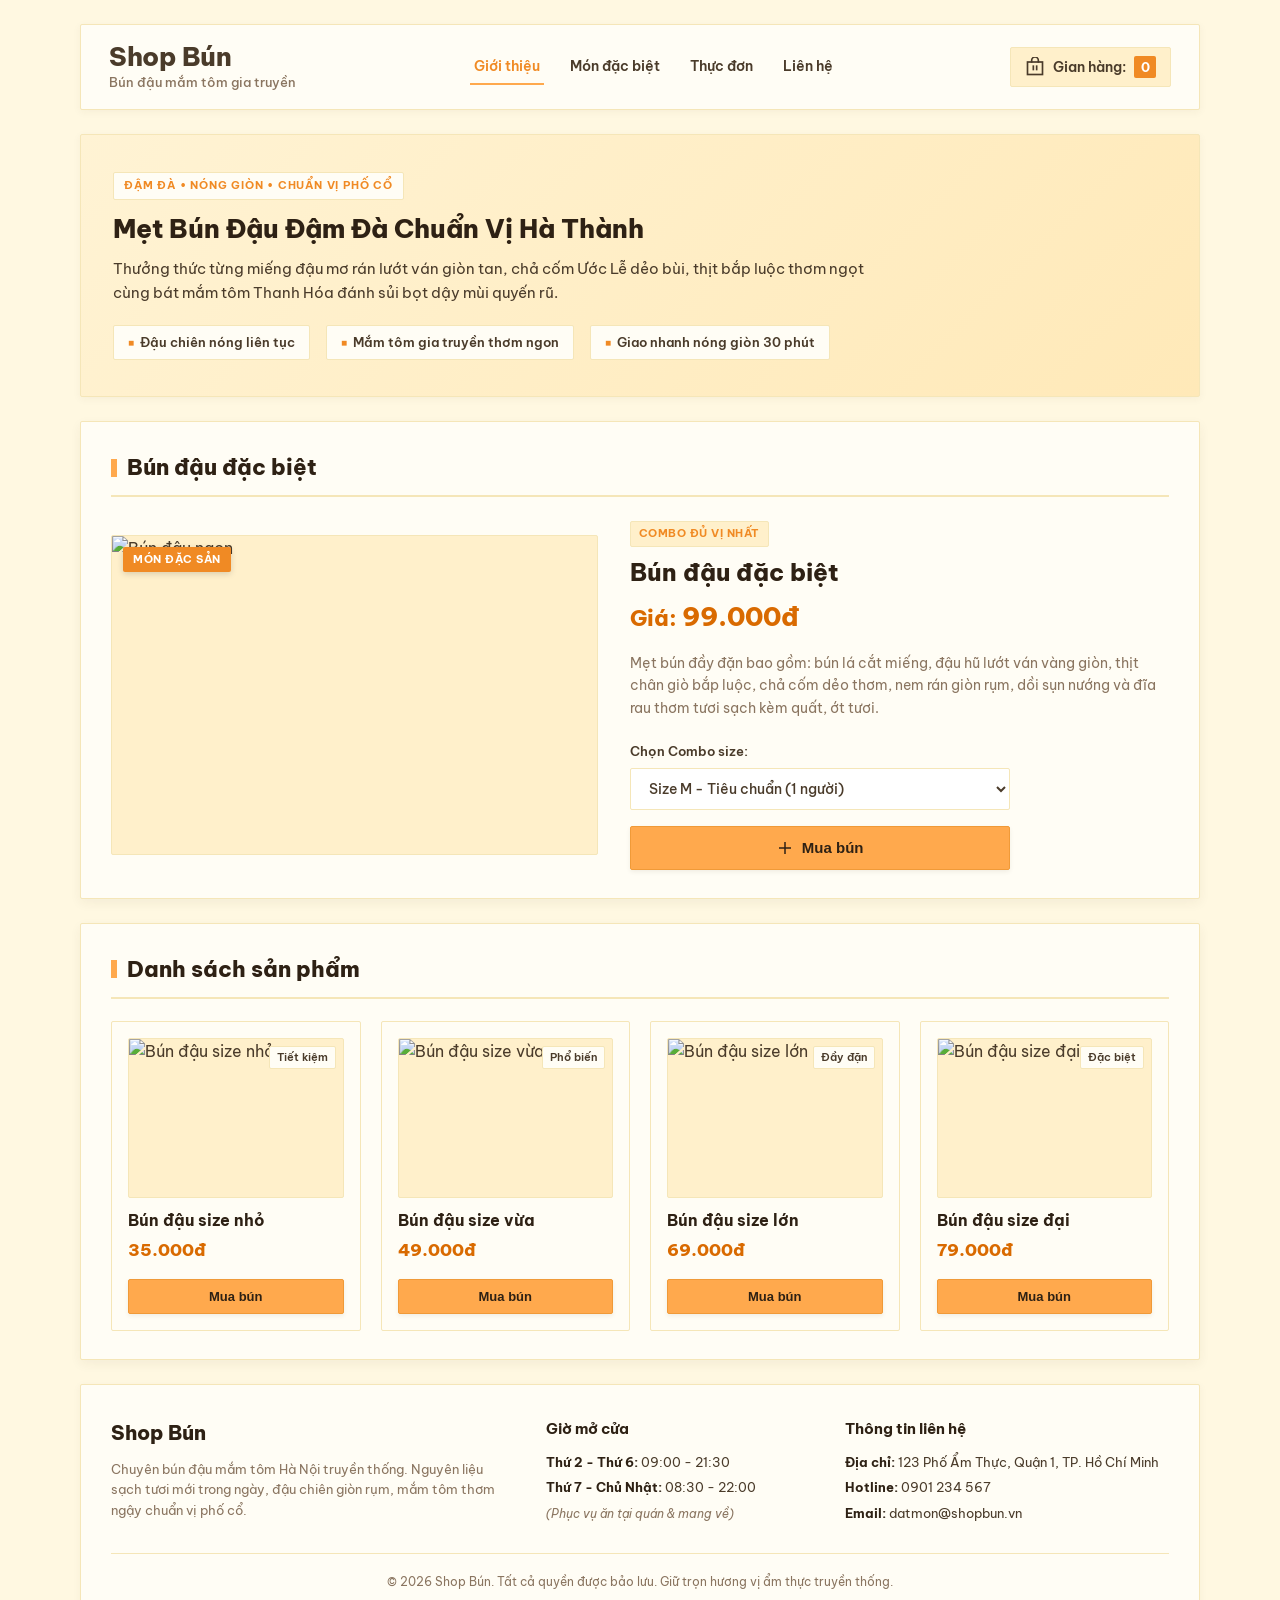
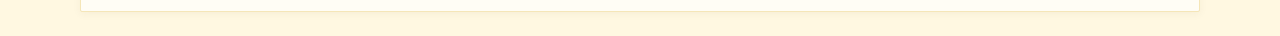
==== Product.html @ c953c67c "Nang cap giao dien Shop Bun va xu ly gio hang" ====
<!DOCTYPE html>
<html lang="vi">
<head>
    <meta charset="UTF-8">
    <meta name="viewport" content="width=device-width, initial-scale=1.0">
    <title>Shop Bún - Bún Đậu Mắm Tôm Hà Nội Chuẩn Vị</title>
    <!-- Nhúng font chữ Be Vietnam Pro hỗ trợ tiếng Việt sắc nét từ Google Fonts -->
    <link rel="preconnect" href="https://fonts.googleapis.com">
    <link rel="preconnect" href="https://fonts.gstatic.com" crossorigin>
    <link href="https://fonts.googleapis.com/css2?family=Be+Vietnam+Pro:wght@400;500;600;700;800&display=swap" rel="stylesheet">
    <link rel="stylesheet" href="Style.css">
</head>
<body>

    <!-- Khung bọc giới hạn độ rộng trang web -->
    <div class="page-wrapper">

        <!-- ================= HEADER & ĐIỀU HƯỚNG ================= -->
        <header class="site-header">
            <div class="header-brand">
                <h1>Shop Bún</h1>
                <span class="brand-tagline">Bún đậu mắm tôm gia truyền</span>
            </div>

            <!-- Thanh menu đơn giản -->
            <nav class="main-nav" aria-label="Menu chính">
                <a href="#gioi-thieu" class="nav-link active">Giới thiệu</a>
                <a href="#dac-biet" class="nav-link">Món đặc biệt</a>
                <a href="#thuc-don" class="nav-link">Thực đơn</a>
                <a href="#lien-he" class="nav-link">Liên hệ</a>
            </nav>

            <!-- Khối hiển thị giỏ hàng / gian hàng -->
            <div class="cart-status" title="Số lượng món trong gian hàng">
                <!-- Icon giỏ hàng nét thẳng, góc vuông chuẩn UI -->
                <svg class="cart-icon" width="20" height="20" viewBox="0 0 24 24" fill="none" stroke="currentColor" stroke-width="2" stroke-linecap="square" stroke-linejoin="miter">
                    <rect x="3" y="6" width="18" height="15"></rect>
                    <path d="M8 6V4a4 4 0 0 1 8 0v2"></path>
                    <line x1="10" y1="11" x2="10" y2="15"></line>
                    <line x1="14" y1="11" x2="14" y2="15"></line>
                </svg>
                <span class="cart-label">Gian hàng:</span>
                <span id="cart-count" class="cart-badge">0</span>
            </div>
        </header>

        <!-- ================= BANNER GIỚI THIỆU ================= -->
        <section id="gioi-thieu" class="hero-banner">
            <div class="banner-content">
                <span class="banner-pill">ĐẬM ĐÀ • NÓNG GIÒN • CHUẨN VỊ PHỐ CỔ</span>
                <h2>Mẹt Bún Đậu Đậm Đà Chuẩn Vị Hà Thành</h2>
                <p>
                    Thưởng thức từng miếng đậu mơ rán lướt ván giòn tan, chả cốm Ước Lễ dẻo bùi, 
                    thịt bắp luộc thơm ngọt cùng bát mắm tôm Thanh Hóa đánh sủi bọt dậy mùi quyến rũ.
                </p>
                <!-- Các ưu điểm nổi bật với kiểu dáng vuông vức phẳng -->
                <div class="feature-badges">
                    <div class="feature-item">
                        <span class="square-bullet">■</span> Đậu chiên nóng liên tục
                    </div>
                    <div class="feature-item">
                        <span class="square-bullet">■</span> Mắm tôm gia truyền thơm ngon
                    </div>
                    <div class="feature-item">
                        <span class="square-bullet">■</span> Giao nhanh nóng giòn 30 phút
                    </div>
                </div>
            </div>
        </section>

        <!-- ================= BÚN ĐẬU ĐẶC BIỆT ================= -->
        <section id="dac-biet" class="section-container">
            <h2 class="section-title">Bún đậu đặc biệt</h2>

            <!-- Đồng bộ cả 2 class: featured-product và product-detail -->
            <div class="featured-product product-detail">
                <div class="featured-media">
                    <img
                        class="featured-img"
                        src="https://cms.junglebosstours.com/assets/9f3c4c7c-4056-4eff-b8dd-c83500150b62?format=webp"
                        alt="Bún đậu ngon"
                    >
                    <span class="ribbon-badge">MÓN ĐẶC SẢN</span>
                </div>

                <div class="featured-info">
                    <span class="item-tag">COMBO ĐỦ VỊ NHẤT</span>
                    <h3 class="product-title">Bún đậu đặc biệt</h3>
                    <p class="price">Giá: <span>99.000đ</span></p>
                    <p class="product-desc">
                        Mẹt bún đầy đặn bao gồm: bún lá cắt miếng, đậu hũ lướt ván vàng giòn, 
                        thịt chân giò bắp luộc, chả cốm dẻo thơm, nem rán giòn rụm, dồi sụn nướng 
                        và đĩa rau thơm tươi sạch kèm quất, ớt tươi.
                    </p>

                    <div class="order-controls">
                        <div class="select-group">
                            <label for="size">Chọn Combo size:</label>
                            <select id="size">
                                <option value="M">Size M - Tiêu chuẩn (1 người)</option>
                                <option value="L">Size L - No bụng (1-2 người)</option>
                                <option value="XL">Size XL - Đầy đặn (2-3 người)</option>
                                <option value="XXL">Size XXL - Siêu to (3-4 người)</option>
                            </select>
                        </div>

                        <button id="add-button" class="btn-buy" type="button">
                            <!-- Icon nút mua nét thẳng vuông vức -->
                            <svg width="18" height="18" viewBox="0 0 24 24" fill="none" stroke="currentColor" stroke-width="2" stroke-linecap="square">
                                <line x1="12" y1="5" x2="12" y2="19"></line>
                                <line x1="5" y1="12" x2="19" y2="12"></line>
                            </svg>
                            Mua bún
                        </button>
                    </div>
                </div>
            </div>
        </section>

        <!-- ================= DANH SÁCH SẢN PHẨM ================= -->
        <section id="thuc-don" class="section-container">
            <h2 class="section-title">Danh sách sản phẩm</h2>

            <!-- Lưới sản phẩm responsive: 4 cột desktop, 2 cột tablet, 1 cột mobile -->
            <div class="product-list">

                <!-- Sản phẩm 1 -->
                <div class="product-card product">
                    <div class="product-thumb">
                        <img class="product-img"
                             src="https://cms.junglebosstours.com/assets/9f3c4c7c-4056-4eff-b8dd-c83500150b62?format=webp"
                             alt="Bún đậu size nhỏ">
                        <span class="card-tag">Tiết kiệm</span>
                    </div>
                    <div class="product-details">
                        <h3 class="product-title">Bún đậu size nhỏ</h3>
                        <p class="price">35.000đ</p>
                    </div>
                    <button class="btn-buy btn-card-buy" data-name="Bún đậu size nhỏ" type="button">
                        Mua bún
                    </button>
                </div>

                <!-- Sản phẩm 2 -->
                <div class="product-card product">
                    <div class="product-thumb">
                        <img class="product-img"
                             src="https://cms.junglebosstours.com/assets/9f3c4c7c-4056-4eff-b8dd-c83500150b62?format=webp"
                             alt="Bún đậu size vừa">
                        <span class="card-tag">Phổ biến</span>
                    </div>
                    <div class="product-details">
                        <h3 class="product-title">Bún đậu size vừa</h3>
                        <p class="price">49.000đ</p>
                    </div>
                    <button class="btn-buy btn-card-buy" data-name="Bún đậu size vừa" type="button">
                        Mua bún
                    </button>
                </div>

                <!-- Sản phẩm 3 -->
                <div class="product-card product">
                    <div class="product-thumb">
                        <img class="product-img"
                             src="https://cms.junglebosstours.com/assets/9f3c4c7c-4056-4eff-b8dd-c83500150b62?format=webp"
                             alt="Bún đậu size lớn">
                        <span class="card-tag">Đầy đặn</span>
                    </div>
                    <div class="product-details">
                        <h3 class="product-title">Bún đậu size lớn</h3>
                        <p class="price">69.000đ</p>
                    </div>
                    <button class="btn-buy btn-card-buy" data-name="Bún đậu size lớn" type="button">
                        Mua bún
                    </button>
                </div>

                <!-- Sản phẩm 4 -->
                <div class="product-card product">
                    <div class="product-thumb">
                        <img class="product-img"
                             src="https://cms.junglebosstours.com/assets/9f3c4c7c-4056-4eff-b8dd-c83500150b62?format=webp"
                             alt="Bún đậu size đại">
                        <span class="card-tag">Đặc biệt</span>
                    </div>
                    <div class="product-details">
                        <h3 class="product-title">Bún đậu size đại</h3>
                        <p class="price">79.000đ</p>
                    </div>
                    <button class="btn-buy btn-card-buy" data-name="Bún đậu size đại" type="button">
                        Mua bún
                    </button>
                </div>

            </div>
        </section>

        <!-- ================= FOOTER ================= -->
        <footer id="lien-he" class="site-footer">
            <div class="footer-grid">
                <div class="footer-col">
                    <h3 class="footer-title">Shop Bún</h3>
                    <p class="footer-desc">
                        Chuyên bún đậu mắm tôm Hà Nội truyền thống. Nguyên liệu sạch tươi mới trong ngày, 
                        đậu chiên giòn rụm, mắm tôm thơm ngậy chuẩn vị phố cổ.
                    </p>
                </div>

                <div class="footer-col">
                    <h4 class="footer-heading">Giờ mở cửa</h4>
                    <ul class="footer-info-list">
                        <li><strong>Thứ 2 - Thứ 6:</strong> 09:00 - 21:30</li>
                        <li><strong>Thứ 7 - Chủ Nhật:</strong> 08:30 - 22:00</li>
                        <li><em>(Phục vụ ăn tại quán & mang về)</em></li>
                    </ul>
                </div>

                <div class="footer-col">
                    <h4 class="footer-heading">Thông tin liên hệ</h4>
                    <ul class="footer-info-list">
                        <li><strong>Địa chỉ:</strong> 123 Phố Ẩm Thực, Quận 1, TP. Hồ Chí Minh</li>
                        <li><strong>Hotline:</strong> 0901 234 567</li>
                        <li><strong>Email:</strong> datmon@shopbun.vn</li>
                    </ul>
                </div>
            </div>

            <div class="footer-bottom">
                <p>© 2026 Shop Bún. Tất cả quyền được bảo lưu. Giữ trọn hương vị ẩm thực truyền thống.</p>
            </div>
        </footer>

    </div>

    <!-- Thông báo nổi (Toast) khi thêm món vào giỏ hàng -->
    <div id="toast" class="toast-notification" role="status" aria-live="polite"></div>

    <script src="main.js"></script>
</body>
</html>
---- Style.css ----
/* ==========================================================================
   SHOP BÚN - HỆ THỐNG GIAO DIỆN CHUẨN VỊ BÚN ĐẬU MẮM TÔM
   Font: Be Vietnam Pro | Bảng màu: Vàng kem - Cam nhạt - Nâu ấm
   Thiết kế: Góc vuông vức / bo tối đa 2px, đường nét phẳng tinh tế
   ========================================================================== */

/* 1. KHAI BÁO BIẾN TOÀN CỤC (:root) */
:root {
    /* Bảng màu chủ đạo */
    --bg-page: #FFF8E1;          /* Nền trang: vàng kem rất nhạt */
    --bg-card: #FFFDF5;          /* Nền khối/section: trắng ngà */
    --bg-banner: #FFF3D4;        /* Nền banner: vàng kem ấm */
    --bg-accent: #FFF0CB;        /* Nền nhấn phụ / tag */
    --bg-active: #FFE8AF;        /* Nền khi hover khối phụ */
    
    /* Màu nhấn cam */
    --primary-accent: #FFA94D;   /* Màu nhấn chính: cam nhạt */
    --primary-hover: #F08A24;    /* Màu hover / nhấn đậm: cam đậm vừa phải */
    --primary-active: #D97316;   /* Trạng thái active khi click nút */
    
    /* Viền & đường kẻ */
    --border-color: #F5E6B8;     /* Viền, đường kẻ: vàng nhạt */
    --border-accent: #E8CF96;    /* Viền nhấn khi hover khối */
    --border-strong: #D4B270;    /* Viền đậm hơn cho input/select focus */
    
    /* Màu chữ (Typography) */
    --text-primary: #4A3B2A;     /* Chữ chính: nâu đậm */
    --text-secondary: #8A7560;   /* Chữ phụ: nâu nhạt */
    --text-dark: #2E2114;        /* Nâu đen tạo tương phản cao */
    --price-color: #D96A00;      /* Màu giá tiền: cam đậm nổi bật */

    /* Quy tắc bo góc: tối đa 2px */
    --radius-box: 2px;
    --radius-none: 0px;

    /* Đổ bóng phẳng & nhẹ */
    --shadow-soft: 0 2px 8px rgba(74, 59, 42, 0.05);
    --shadow-card: 0 4px 12px rgba(74, 59, 42, 0.06);
    --shadow-hover: 0 6px 16px rgba(74, 59, 42, 0.12);

    /* Phông chữ */
    --font-main: 'Be Vietnam Pro', -apple-system, BlinkMacSystemFont, 'Segoe UI', Roboto, sans-serif;
}

/* 2. THIẾT LẬP CƠ BẢN (RESET & BASE STYLES) */
*, *::before, *::after {
    margin: 0;
    padding: 0;
    box-sizing: border-box;
}

html {
    scroll-behavior: smooth;
}

body {
    background-color: var(--bg-page);
    color: var(--text-primary);
    font-family: var(--font-main);
    line-height: 1.6;
    padding: 24px 16px;
    -webkit-font-smoothing: antialiased;
    -moz-osx-font-smoothing: grayscale;
}

/* Khung chứa trung tâm trang web */
.page-wrapper {
    max-width: 1120px;
    margin: 0 auto;
}

/* Định dạng cơ bản cho hình ảnh (Tránh lỗi giới hạn cứng chiều cao toàn trang) */
img {
    max-width: 100%;
    display: block;
}

/* 3. KHỐI HEADER & ĐIỀU HƯỚNG */
.site-header {
    background-color: var(--bg-card);
    border: 1px solid var(--border-color);
    border-radius: var(--radius-box);
    box-shadow: var(--shadow-soft);
    padding: 16px 28px;
    display: flex;
    justify-content: space-between;
    align-items: center;
    gap: 20px;
    margin-bottom: 24px;
}

.header-brand h1 {
    font-size: 26px;
    font-weight: 800;
    color: var(--text-primary);
    letter-spacing: -0.5px;
    line-height: 1.2;
}

.brand-tagline {
    font-size: 13px;
    color: var(--text-secondary);
    font-weight: 500;
    display: block;
}

/* Thanh điều hướng */
.main-nav {
    display: flex;
    gap: 22px;
}

.nav-link {
    text-decoration: none;
    color: var(--text-primary);
    font-size: 14px;
    font-weight: 600;
    padding: 6px 4px;
    border-bottom: 2px solid transparent;
    transition: color 0.2s ease, border-color 0.2s ease;
}

.nav-link:hover,
.nav-link.active {
    color: var(--primary-hover);
    border-bottom-color: var(--primary-accent);
}

/* Khối hiển thị gian hàng / giỏ hàng */
.cart-status {
    display: inline-flex;
    align-items: center;
    gap: 8px;
    background-color: var(--bg-accent);
    border: 1px solid var(--border-color);
    border-radius: var(--radius-box);
    padding: 8px 14px;
    font-size: 14px;
    font-weight: 600;
    color: var(--text-primary);
    user-select: none;
    transition: border-color 0.2s ease;
}

.cart-status:hover {
    border-color: var(--primary-accent);
}

.cart-icon {
    stroke: var(--text-primary);
    display: inline-block;
}

.cart-badge {
    background-color: var(--primary-hover);
    color: #FFFFFF;
    font-size: 13px;
    font-weight: 700;
    min-width: 22px;
    height: 22px;
    padding: 0 6px;
    display: inline-flex;
    align-items: center;
    justify-content: center;
    border-radius: var(--radius-box);
    transition: transform 0.2s ease;
}

/* Hiệu ứng rung nhẹ khi tăng số lượng */
.cart-badge.bump {
    transform: scale(1.25);
}

/* 4. BANNER GIỚI THIỆU (HERO BANNER) */
.hero-banner {
    background: linear-gradient(135deg, var(--bg-banner) 0%, #FFE9B8 100%);
    border: 1px solid var(--border-color);
    border-radius: var(--radius-box);
    padding: 36px 32px;
    margin-bottom: 24px;
    box-shadow: var(--shadow-soft);
    position: relative;
}

.banner-pill {
    display: inline-block;
    background-color: var(--bg-card);
    border: 1px solid var(--border-color);
    border-radius: var(--radius-box);
    color: var(--primary-hover);
    font-size: 11px;
    font-weight: 700;
    letter-spacing: 0.8px;
    padding: 4px 10px;
    margin-bottom: 12px;
}

.hero-banner h2 {
    font-size: 26px;
    font-weight: 800;
    color: var(--text-dark);
    margin-bottom: 12px;
    line-height: 1.3;
}

.hero-banner p {
    font-size: 15px;
    color: var(--text-primary);
    max-width: 780px;
    margin-bottom: 20px;
    line-height: 1.6;
}

.feature-badges {
    display: flex;
    flex-wrap: wrap;
    gap: 16px;
}

.feature-item {
    background-color: var(--bg-card);
    border: 1px solid var(--border-color);
    border-radius: var(--radius-box);
    padding: 6px 14px;
    font-size: 13px;
    font-weight: 600;
    color: var(--text-primary);
    display: inline-flex;
    align-items: center;
    gap: 6px;
}

.square-bullet {
    color: var(--primary-hover);
    font-size: 10px;
}

/* 5. CẤU TRÚC SECTION CHUNG */
.section-container {
    background-color: var(--bg-card);
    border: 1px solid var(--border-color);
    border-radius: var(--radius-box);
    box-shadow: var(--shadow-card);
    padding: 28px 30px;
    margin-bottom: 24px;
}

.section-title {
    font-size: 22px;
    font-weight: 800;
    color: var(--text-dark);
    margin-bottom: 22px;
    padding-bottom: 10px;
    border-bottom: 2px solid var(--border-color);
    position: relative;
    display: flex;
    align-items: center;
    gap: 10px;
}

/* Dấu gạch nhấn vuông ở đầu tiêu đề */
.section-title::before {
    content: "";
    display: inline-block;
    width: 6px;
    height: 18px;
    background-color: var(--primary-accent);
    border-radius: var(--radius-none);
}

/* 6. PHẦN "BÚN ĐẬU ĐẶC BIỆT" (FEATURED PRODUCT) */
.featured-product {
    display: flex;
    flex-direction: row;
    gap: 32px;
    align-items: center;
}

.featured-media {
    flex: 0 0 46%;
    position: relative;
}

/* Ảnh bún đậu đặc biệt: chiều cao rõ ràng, không bị ép 160px */
.featured-img {
    width: 100%;
    height: 320px;
    object-fit: cover;
    border: 1px solid var(--border-color);
    border-radius: var(--radius-box);
    background-color: var(--bg-accent);
}

.ribbon-badge {
    position: absolute;
    top: 12px;
    left: 12px;
    background-color: var(--primary-hover);
    color: #FFFFFF;
    font-size: 11px;
    font-weight: 700;
    letter-spacing: 0.5px;
    padding: 4px 10px;
    border-radius: var(--radius-box);
    box-shadow: 0 2px 6px rgba(0,0,0,0.15);
}

.featured-info {
    flex: 1;
}

.item-tag {
    display: inline-block;
    font-size: 11px;
    font-weight: 700;
    color: var(--primary-hover);
    background-color: var(--bg-accent);
    border: 1px solid var(--border-color);
    border-radius: var(--radius-box);
    padding: 3px 8px;
    margin-bottom: 10px;
    letter-spacing: 0.5px;
}

.featured-info .product-title {
    font-size: 24px;
    font-weight: 800;
    color: var(--text-dark);
    margin-bottom: 8px;
    line-height: 1.3;
}

.featured-info .price {
    font-size: 22px;
    font-weight: 800;
    color: var(--price-color);
    margin-bottom: 14px;
}

.featured-info .price span {
    font-size: 26px;
}

.product-desc {
    font-size: 14px;
    color: var(--text-secondary);
    line-height: 1.6;
    margin-bottom: 22px;
}

.order-controls {
    display: flex;
    flex-direction: column;
    gap: 16px;
    max-width: 380px;
}

.select-group {
    display: flex;
    flex-direction: column;
    gap: 6px;
}

.select-group label {
    font-size: 13px;
    font-weight: 600;
    color: var(--text-primary);
}

/* Ô chọn Combo size: góc vuông vức bo tối đa 2px */
select {
    width: 100%;
    padding: 10px 14px;
    background-color: #FFFFFF;
    border: 1px solid var(--border-color);
    border-radius: var(--radius-box);
    color: var(--text-primary);
    font-family: var(--font-main);
    font-size: 14px;
    font-weight: 500;
    outline: none;
    cursor: pointer;
    transition: border-color 0.2s ease, box-shadow 0.2s ease;
}

select:hover {
    border-color: var(--border-accent);
}

select:focus {
    border-color: var(--primary-hover);
    box-shadow: 0 0 0 2px rgba(255, 169, 77, 0.2);
}

/* 7. NÚT BẤM (BUTTONS) - TUÂN THỦ TÔNG CAM NHẠT & CHỮ NÂU ĐẬM */
.btn-buy {
    background-color: var(--primary-accent);
    color: var(--text-dark);
    border: 1px solid #F09A38;
    border-radius: var(--radius-box);
    padding: 12px 24px;
    font-size: 15px;
    font-weight: 700;
    cursor: pointer;
    display: inline-flex;
    align-items: center;
    justify-content: center;
    gap: 8px;
    transition: background-color 0.2s ease, border-color 0.2s ease, transform 0.1s ease, box-shadow 0.2s ease;
    box-shadow: 0 2px 4px rgba(74, 59, 42, 0.08);
}

.btn-buy:hover {
    background-color: var(--primary-hover);
    border-color: #DE7815;
    color: #261A0F;
    box-shadow: 0 4px 8px rgba(74, 59, 42, 0.15);
}

.btn-buy:active {
    background-color: var(--primary-active);
    transform: translateY(1px);
    box-shadow: 0 1px 2px rgba(74, 59, 42, 0.1);
}

/* 8. PHẦN "DANH SÁCH SẢN PHẨM" (PRODUCT GRID) */
.product-list {
    display: grid;
    grid-template-columns: repeat(4, 1fr);
    gap: 20px;
}

/* Thẻ sản phẩm */
.product-card {
    background-color: var(--bg-card);
    border: 1px solid var(--border-color);
    border-radius: var(--radius-box);
    padding: 16px;
    display: flex;
    flex-direction: column;
    justify-content: space-between;
    transition: border-color 0.2s ease, box-shadow 0.2s ease, transform 0.2s ease;
}

/* Hiệu ứng hover nhẹ: đổi màu viền sang cam, đổ bóng nhẹ, không phóng to */
.product-card:hover {
    border-color: var(--primary-accent);
    box-shadow: var(--shadow-hover);
    transform: translateY(-2px);
}

.product-thumb {
    position: relative;
    margin-bottom: 12px;
}

/* Ảnh sản phẩm danh sách: tách riêng kích thước chuẩn */
.product-img {
    width: 100%;
    height: 160px;
    object-fit: cover;
    border: 1px solid var(--border-color);
    border-radius: var(--radius-box);
    background-color: var(--bg-accent);
}

.card-tag {
    position: absolute;
    top: 8px;
    right: 8px;
    background-color: var(--bg-card);
    border: 1px solid var(--border-color);
    border-radius: var(--radius-box);
    color: var(--text-primary);
    font-size: 11px;
    font-weight: 600;
    padding: 2px 7px;
}

.product-details {
    flex-grow: 1;
    margin-bottom: 14px;
}

.product-card .product-title {
    font-size: 16px;
    font-weight: 700;
    color: var(--text-dark);
    margin-bottom: 6px;
    line-height: 1.35;
}

/* Đồng bộ class .price */
.product-card .price {
    font-size: 17px;
    font-weight: 800;
    color: var(--price-color);
}

/* Nút mua trong từng thẻ */
.btn-card-buy {
    width: 100%;
    padding: 9px 14px;
    font-size: 13px;
    font-weight: 700;
}

/* 9. FOOTER ĐƠN GIẢN, ẤM ÁP */
.site-footer {
    background-color: var(--bg-card);
    border: 1px solid var(--border-color);
    border-radius: var(--radius-box);
    box-shadow: var(--shadow-soft);
    padding: 32px 30px 20px 30px;
}

.footer-grid {
    display: grid;
    grid-template-columns: 1.5fr 1fr 1.2fr;
    gap: 30px;
    padding-bottom: 24px;
    border-bottom: 1px solid var(--border-color);
}

.footer-title {
    font-size: 20px;
    font-weight: 800;
    color: var(--text-dark);
    margin-bottom: 10px;
}

.footer-desc {
    font-size: 13px;
    color: var(--text-secondary);
    line-height: 1.6;
}

.footer-heading {
    font-size: 15px;
    font-weight: 700;
    color: var(--text-dark);
    margin-bottom: 12px;
}

.footer-info-list {
    list-style: none;
}

.footer-info-list li {
    font-size: 13px;
    color: var(--text-primary);
    margin-bottom: 6px;
    line-height: 1.5;
}

.footer-info-list strong {
    color: var(--text-dark);
}

.footer-info-list em {
    color: var(--text-secondary);
    font-size: 12px;
}

.footer-bottom {
    padding-top: 18px;
    text-align: center;
}

.footer-bottom p {
    font-size: 12px;
    color: var(--text-secondary);
}

/* 10. THÔNG BÁO NỔI (TOAST NOTIFICATION) */
.toast-notification {
    position: fixed;
    bottom: 24px;
    right: 24px;
    background-color: var(--bg-card);
    border: 1px solid var(--primary-accent);
    border-left: 4px solid var(--primary-hover);
    border-radius: var(--radius-box);
    padding: 12px 20px;
    box-shadow: 0 6px 20px rgba(74, 59, 42, 0.18);
    color: var(--text-dark);
    font-size: 14px;
    font-weight: 600;
    display: none;
    z-index: 9999;
    animation: fadeIn 0.25s ease;
}

.toast-notification.show {
    display: block;
}

@keyframes fadeIn {
    from {
        opacity: 0;
        transform: translateY(8px);
    }
    to {
        opacity: 1;
        transform: translateY(0);
    }
}

/* 11. THIẾT KẾ ĐÁP ỨNG (RESPONSIVE) */

/* Màn hình Tablet (tối đa 992px) */
@media (max-width: 992px) {
    .product-list {
        grid-template-columns: repeat(2, 1fr);
        gap: 16px;
    }

    .footer-grid {
        grid-template-columns: 1fr 1fr;
        gap: 24px;
    }

    .footer-col:first-child {
        grid-column: span 2;
    }
}

/* Màn hình Mobile (tối đa 768px) */
@media (max-width: 768px) {
    body {
        padding: 12px 8px;
    }

    .site-header {
        flex-direction: column;
        align-items: flex-start;
        padding: 16px;
        gap: 14px;
    }

    .main-nav {
        width: 100%;
        overflow-x: auto;
        padding-bottom: 4px;
        gap: 14px;
    }

    .cart-status {
        align-self: flex-start;
    }

    /* Bún đậu đặc biệt: chuyển sang xếp dọc */
    .featured-product {
        flex-direction: column;
        align-items: stretch;
        gap: 20px;
    }

    .featured-media {
        flex: auto;
        width: 100%;
    }

    .featured-img {
        height: 230px;
    }

    .order-controls {
        max-width: 100%;
    }

    .section-container {
        padding: 20px 16px;
    }

    .hero-banner {
        padding: 24px 18px;
    }

    .hero-banner h2 {
        font-size: 21px;
    }
}

/* Màn hình Điện thoại nhỏ (tối đa 576px) */
@media (max-width: 576px) {
    .product-list {
        grid-template-columns: 1fr;
    }

    .footer-grid {
        grid-template-columns: 1fr;
        gap: 20px;
    }

    .footer-col:first-child {
        grid-column: span 1;
    }

    .feature-badges {
        flex-direction: column;
        gap: 8px;
    }

    .toast-notification {
        left: 16px;
        right: 16px;
        bottom: 16px;
    }
}
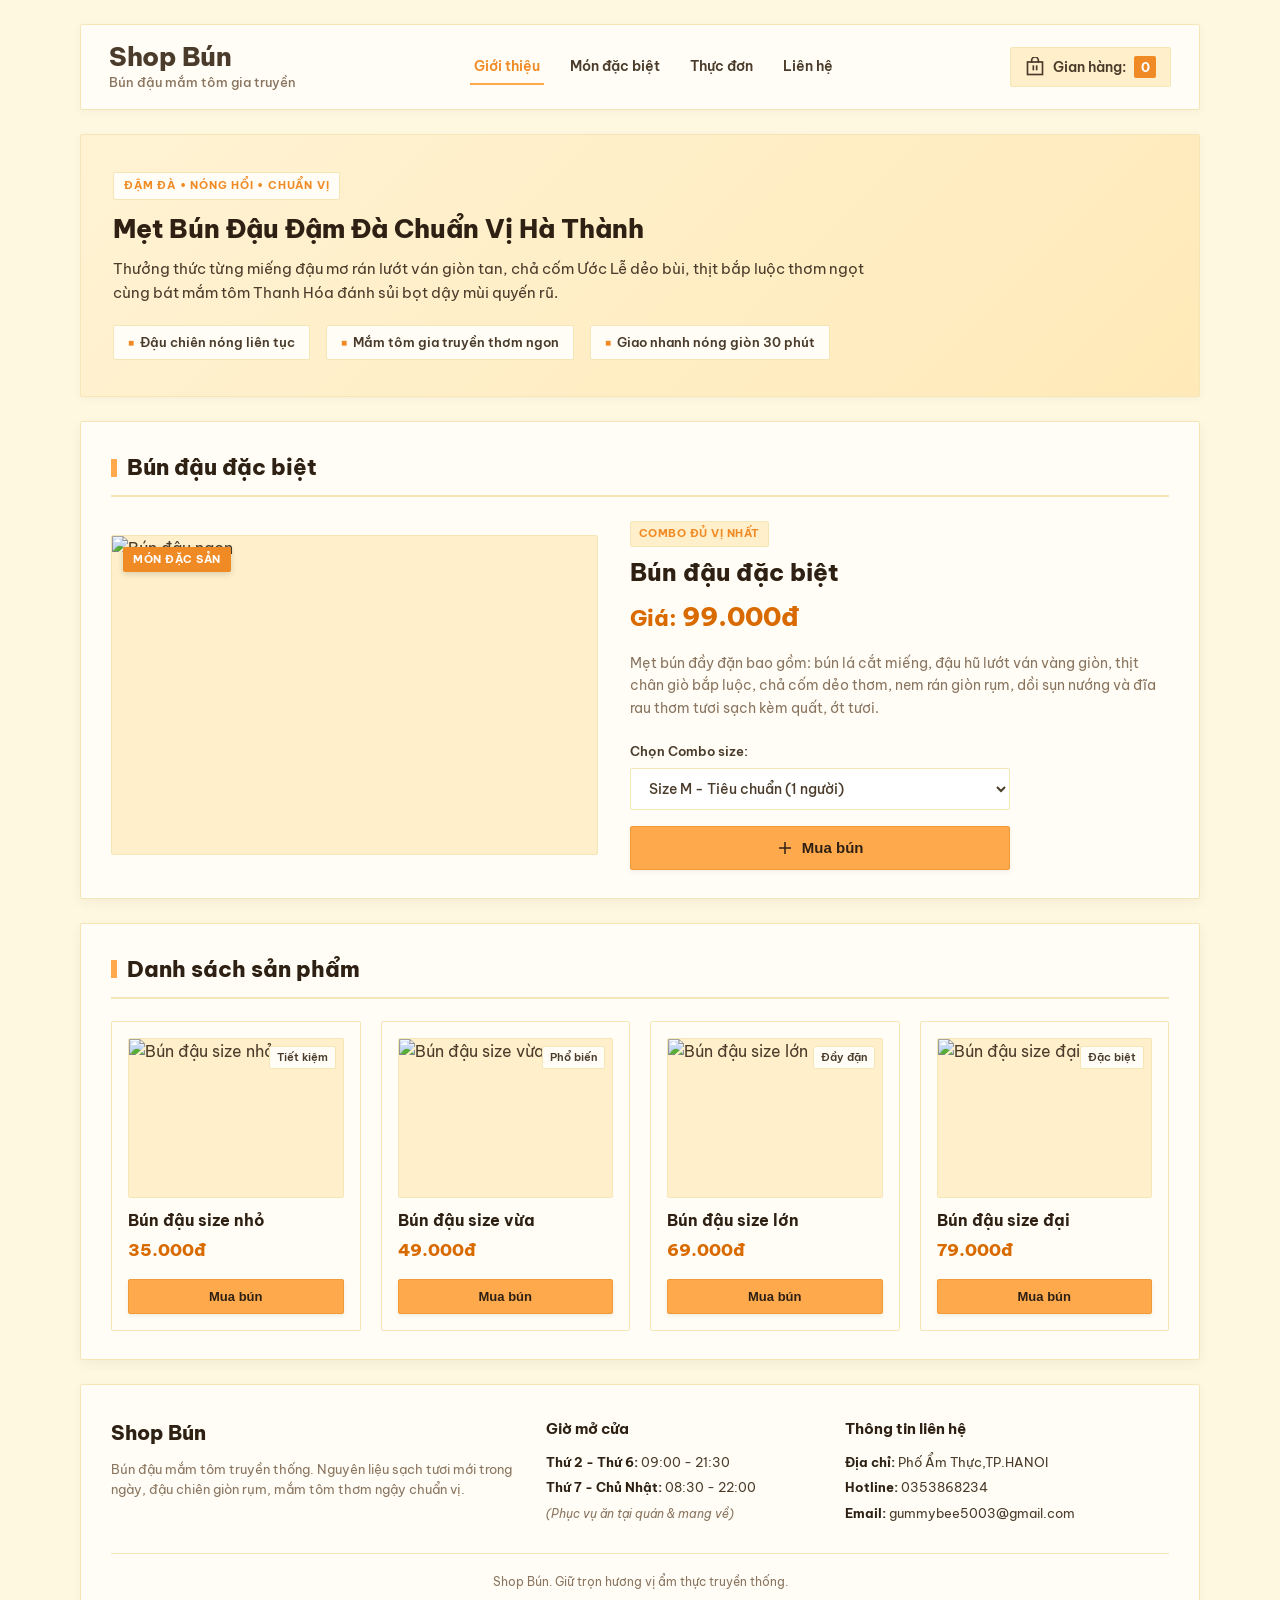
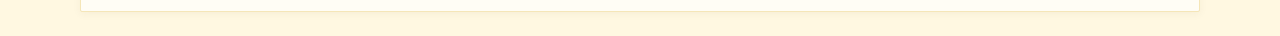
==== commit eba49c9c: "Cap nhat noi dung va thong tin lien he tren Product.html" ====
--- a/Product.html
+++ b/Product.html
@@ -1,28 +1,27 @@
 <!DOCTYPE html>
 <html lang="vi">
+
 <head>
     <meta charset="UTF-8">
     <meta name="viewport" content="width=device-width, initial-scale=1.0">
-    <title>Shop Bún - Bún Đậu Mắm Tôm Hà Nội Chuẩn Vị</title>
-    <!-- Nhúng font chữ Be Vietnam Pro hỗ trợ tiếng Việt sắc nét từ Google Fonts -->
+    <title>Shop Bún - Bún Đậu Mắm Tôm Chuẩn Vị</title>
     <link rel="preconnect" href="https://fonts.googleapis.com">
     <link rel="preconnect" href="https://fonts.gstatic.com" crossorigin>
-    <link href="https://fonts.googleapis.com/css2?family=Be+Vietnam+Pro:wght@400;500;600;700;800&display=swap" rel="stylesheet">
+    <link href="https://fonts.googleapis.com/css2?family=Be+Vietnam+Pro:wght@400;500;600;700;800&display=swap"
+        rel="stylesheet">
     <link rel="stylesheet" href="Style.css">
 </head>
+
 <body>
 
-    <!-- Khung bọc giới hạn độ rộng trang web -->
     <div class="page-wrapper">
 
-        <!-- ================= HEADER & ĐIỀU HƯỚNG ================= -->
         <header class="site-header">
             <div class="header-brand">
                 <h1>Shop Bún</h1>
                 <span class="brand-tagline">Bún đậu mắm tôm gia truyền</span>
             </div>
 
-            <!-- Thanh menu đơn giản -->
             <nav class="main-nav" aria-label="Menu chính">
                 <a href="#gioi-thieu" class="nav-link active">Giới thiệu</a>
                 <a href="#dac-biet" class="nav-link">Món đặc biệt</a>
@@ -30,10 +29,9 @@
                 <a href="#lien-he" class="nav-link">Liên hệ</a>
             </nav>
 
-            <!-- Khối hiển thị giỏ hàng / gian hàng -->
             <div class="cart-status" title="Số lượng món trong gian hàng">
-                <!-- Icon giỏ hàng nét thẳng, góc vuông chuẩn UI -->
-                <svg class="cart-icon" width="20" height="20" viewBox="0 0 24 24" fill="none" stroke="currentColor" stroke-width="2" stroke-linecap="square" stroke-linejoin="miter">
+                <svg class="cart-icon" width="20" height="20" viewBox="0 0 24 24" fill="none" stroke="currentColor"
+                    stroke-width="2" stroke-linecap="square" stroke-linejoin="miter">
                     <rect x="3" y="6" width="18" height="15"></rect>
                     <path d="M8 6V4a4 4 0 0 1 8 0v2"></path>
                     <line x1="10" y1="11" x2="10" y2="15"></line>
@@ -44,16 +42,15 @@
             </div>
         </header>
 
-        <!-- ================= BANNER GIỚI THIỆU ================= -->
         <section id="gioi-thieu" class="hero-banner">
             <div class="banner-content">
-                <span class="banner-pill">ĐẬM ĐÀ • NÓNG GIÒN • CHUẨN VỊ PHỐ CỔ</span>
+                <span class="banner-pill">ĐẬM ĐÀ • NÓNG HỔI • CHUẨN VỊ </span>
                 <h2>Mẹt Bún Đậu Đậm Đà Chuẩn Vị Hà Thành</h2>
                 <p>
-                    Thưởng thức từng miếng đậu mơ rán lướt ván giòn tan, chả cốm Ước Lễ dẻo bùi, 
+                    Thưởng thức từng miếng đậu mơ rán lướt ván giòn tan, chả cốm Ước Lễ dẻo bùi,
                     thịt bắp luộc thơm ngọt cùng bát mắm tôm Thanh Hóa đánh sủi bọt dậy mùi quyến rũ.
                 </p>
-                <!-- Các ưu điểm nổi bật với kiểu dáng vuông vức phẳng -->
+
                 <div class="feature-badges">
                     <div class="feature-item">
                         <span class="square-bullet">■</span> Đậu chiên nóng liên tục
@@ -68,18 +65,14 @@
             </div>
         </section>
 
-        <!-- ================= BÚN ĐẬU ĐẶC BIỆT ================= -->
         <section id="dac-biet" class="section-container">
             <h2 class="section-title">Bún đậu đặc biệt</h2>
 
-            <!-- Đồng bộ cả 2 class: featured-product và product-detail -->
             <div class="featured-product product-detail">
                 <div class="featured-media">
-                    <img
-                        class="featured-img"
+                    <img class="featured-img"
                         src="https://cms.junglebosstours.com/assets/9f3c4c7c-4056-4eff-b8dd-c83500150b62?format=webp"
-                        alt="Bún đậu ngon"
-                    >
+                        alt="Bún đậu ngon">
                     <span class="ribbon-badge">MÓN ĐẶC SẢN</span>
                 </div>
 
@@ -88,8 +81,8 @@
                     <h3 class="product-title">Bún đậu đặc biệt</h3>
                     <p class="price">Giá: <span>99.000đ</span></p>
                     <p class="product-desc">
-                        Mẹt bún đầy đặn bao gồm: bún lá cắt miếng, đậu hũ lướt ván vàng giòn, 
-                        thịt chân giò bắp luộc, chả cốm dẻo thơm, nem rán giòn rụm, dồi sụn nướng 
+                        Mẹt bún đầy đặn bao gồm: bún lá cắt miếng, đậu hũ lướt ván vàng giòn,
+                        thịt chân giò bắp luộc, chả cốm dẻo thơm, nem rán giòn rụm, dồi sụn nướng
                         và đĩa rau thơm tươi sạch kèm quất, ớt tươi.
                     </p>
 
@@ -105,8 +98,9 @@
                         </div>
 
                         <button id="add-button" class="btn-buy" type="button">
-                            <!-- Icon nút mua nét thẳng vuông vức -->
-                            <svg width="18" height="18" viewBox="0 0 24 24" fill="none" stroke="currentColor" stroke-width="2" stroke-linecap="square">
+
+                            <svg width="18" height="18" viewBox="0 0 24 24" fill="none" stroke="currentColor"
+                                stroke-width="2" stroke-linecap="square">
                                 <line x1="12" y1="5" x2="12" y2="19"></line>
                                 <line x1="5" y1="12" x2="19" y2="12"></line>
                             </svg>
@@ -117,19 +111,16 @@
             </div>
         </section>
 
-        <!-- ================= DANH SÁCH SẢN PHẨM ================= -->
         <section id="thuc-don" class="section-container">
             <h2 class="section-title">Danh sách sản phẩm</h2>
 
-            <!-- Lưới sản phẩm responsive: 4 cột desktop, 2 cột tablet, 1 cột mobile -->
             <div class="product-list">
 
-                <!-- Sản phẩm 1 -->
-                <div class="product-card product">
-                    <div class="product-thumb">
-                        <img class="product-img"
-                             src="https://cms.junglebosstours.com/assets/9f3c4c7c-4056-4eff-b8dd-c83500150b62?format=webp"
-                             alt="Bún đậu size nhỏ">
+                <div class="product-card product">
+                    <div class="product-thumb">
+                        <img class="product-img"
+                            src="https://cms.junglebosstours.com/assets/9f3c4c7c-4056-4eff-b8dd-c83500150b62?format=webp"
+                            alt="Bún đậu size nhỏ">
                         <span class="card-tag">Tiết kiệm</span>
                     </div>
                     <div class="product-details">
@@ -141,12 +132,11 @@
                     </button>
                 </div>
 
-                <!-- Sản phẩm 2 -->
-                <div class="product-card product">
-                    <div class="product-thumb">
-                        <img class="product-img"
-                             src="https://cms.junglebosstours.com/assets/9f3c4c7c-4056-4eff-b8dd-c83500150b62?format=webp"
-                             alt="Bún đậu size vừa">
+                <div class="product-card product">
+                    <div class="product-thumb">
+                        <img class="product-img"
+                            src="https://cms.junglebosstours.com/assets/9f3c4c7c-4056-4eff-b8dd-c83500150b62?format=webp"
+                            alt="Bún đậu size vừa">
                         <span class="card-tag">Phổ biến</span>
                     </div>
                     <div class="product-details">
@@ -158,12 +148,11 @@
                     </button>
                 </div>
 
-                <!-- Sản phẩm 3 -->
-                <div class="product-card product">
-                    <div class="product-thumb">
-                        <img class="product-img"
-                             src="https://cms.junglebosstours.com/assets/9f3c4c7c-4056-4eff-b8dd-c83500150b62?format=webp"
-                             alt="Bún đậu size lớn">
+                <div class="product-card product">
+                    <div class="product-thumb">
+                        <img class="product-img"
+                            src="https://cms.junglebosstours.com/assets/9f3c4c7c-4056-4eff-b8dd-c83500150b62?format=webp"
+                            alt="Bún đậu size lớn">
                         <span class="card-tag">Đầy đặn</span>
                     </div>
                     <div class="product-details">
@@ -175,12 +164,11 @@
                     </button>
                 </div>
 
-                <!-- Sản phẩm 4 -->
-                <div class="product-card product">
-                    <div class="product-thumb">
-                        <img class="product-img"
-                             src="https://cms.junglebosstours.com/assets/9f3c4c7c-4056-4eff-b8dd-c83500150b62?format=webp"
-                             alt="Bún đậu size đại">
+                <div class="product-card product">
+                    <div class="product-thumb">
+                        <img class="product-img"
+                            src="https://cms.junglebosstours.com/assets/9f3c4c7c-4056-4eff-b8dd-c83500150b62?format=webp"
+                            alt="Bún đậu size đại">
                         <span class="card-tag">Đặc biệt</span>
                     </div>
                     <div class="product-details">
@@ -195,14 +183,13 @@
             </div>
         </section>
 
-        <!-- ================= FOOTER ================= -->
         <footer id="lien-he" class="site-footer">
             <div class="footer-grid">
                 <div class="footer-col">
                     <h3 class="footer-title">Shop Bún</h3>
                     <p class="footer-desc">
-                        Chuyên bún đậu mắm tôm Hà Nội truyền thống. Nguyên liệu sạch tươi mới trong ngày, 
-                        đậu chiên giòn rụm, mắm tôm thơm ngậy chuẩn vị phố cổ.
+                        Bún đậu mắm tôm truyền thống. Nguyên liệu sạch tươi mới trong ngày,
+                        đậu chiên giòn rụm, mắm tôm thơm ngậy chuẩn vị.
                     </p>
                 </div>
 
@@ -218,23 +205,23 @@
                 <div class="footer-col">
                     <h4 class="footer-heading">Thông tin liên hệ</h4>
                     <ul class="footer-info-list">
-                        <li><strong>Địa chỉ:</strong> 123 Phố Ẩm Thực, Quận 1, TP. Hồ Chí Minh</li>
-                        <li><strong>Hotline:</strong> 0901 234 567</li>
-                        <li><strong>Email:</strong> datmon@shopbun.vn</li>
+                        <li><strong>Địa chỉ:</strong> Phố Ẩm Thực,TP.HANOI</li>
+                        <li><strong>Hotline:</strong> 0353868234</li>
+                        <li><strong>Email:</strong> gummybee5003@gmail.com</li>
                     </ul>
                 </div>
             </div>
 
             <div class="footer-bottom">
-                <p>© 2026 Shop Bún. Tất cả quyền được bảo lưu. Giữ trọn hương vị ẩm thực truyền thống.</p>
+                <p>Shop Bún. Giữ trọn hương vị ẩm thực truyền thống.</p>
             </div>
         </footer>
 
     </div>
 
-    <!-- Thông báo nổi (Toast) khi thêm món vào giỏ hàng -->
     <div id="toast" class="toast-notification" role="status" aria-live="polite"></div>
 
     <script src="main.js"></script>
 </body>
-</html>
+
+</html>
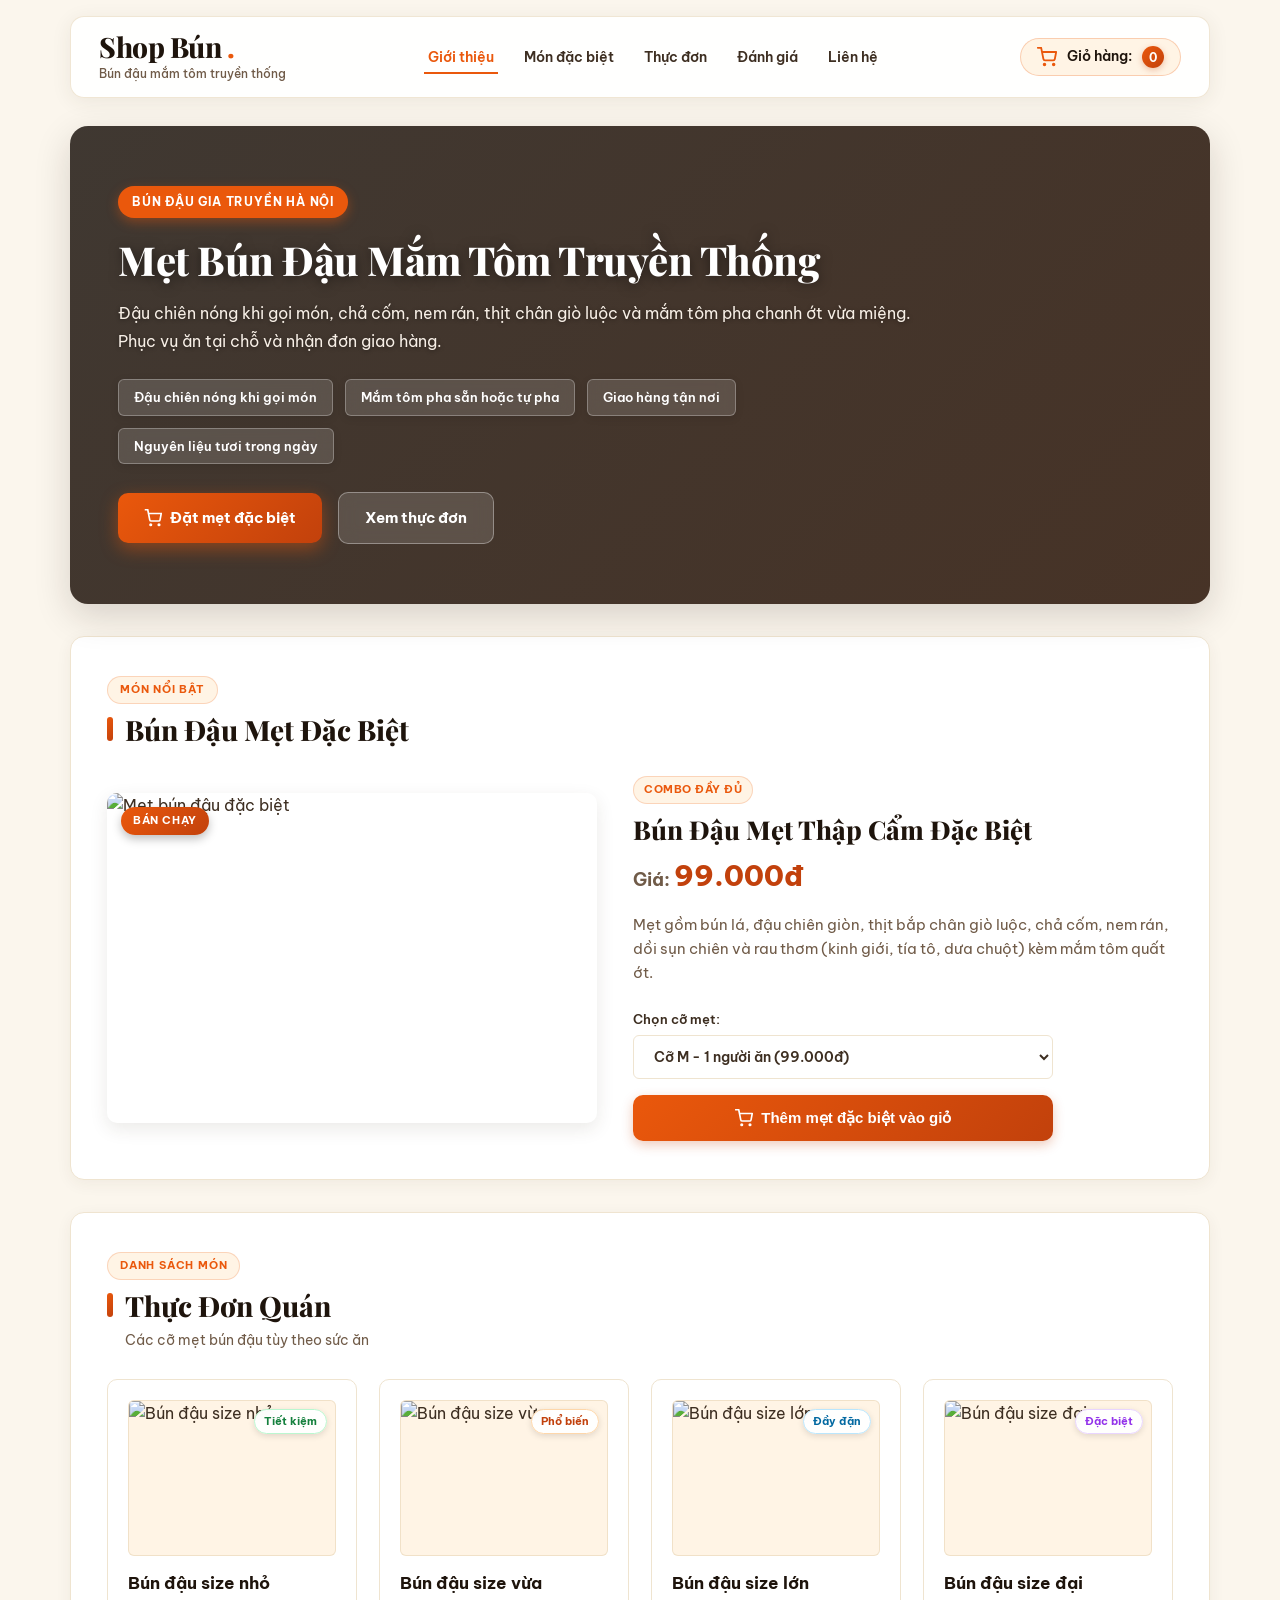
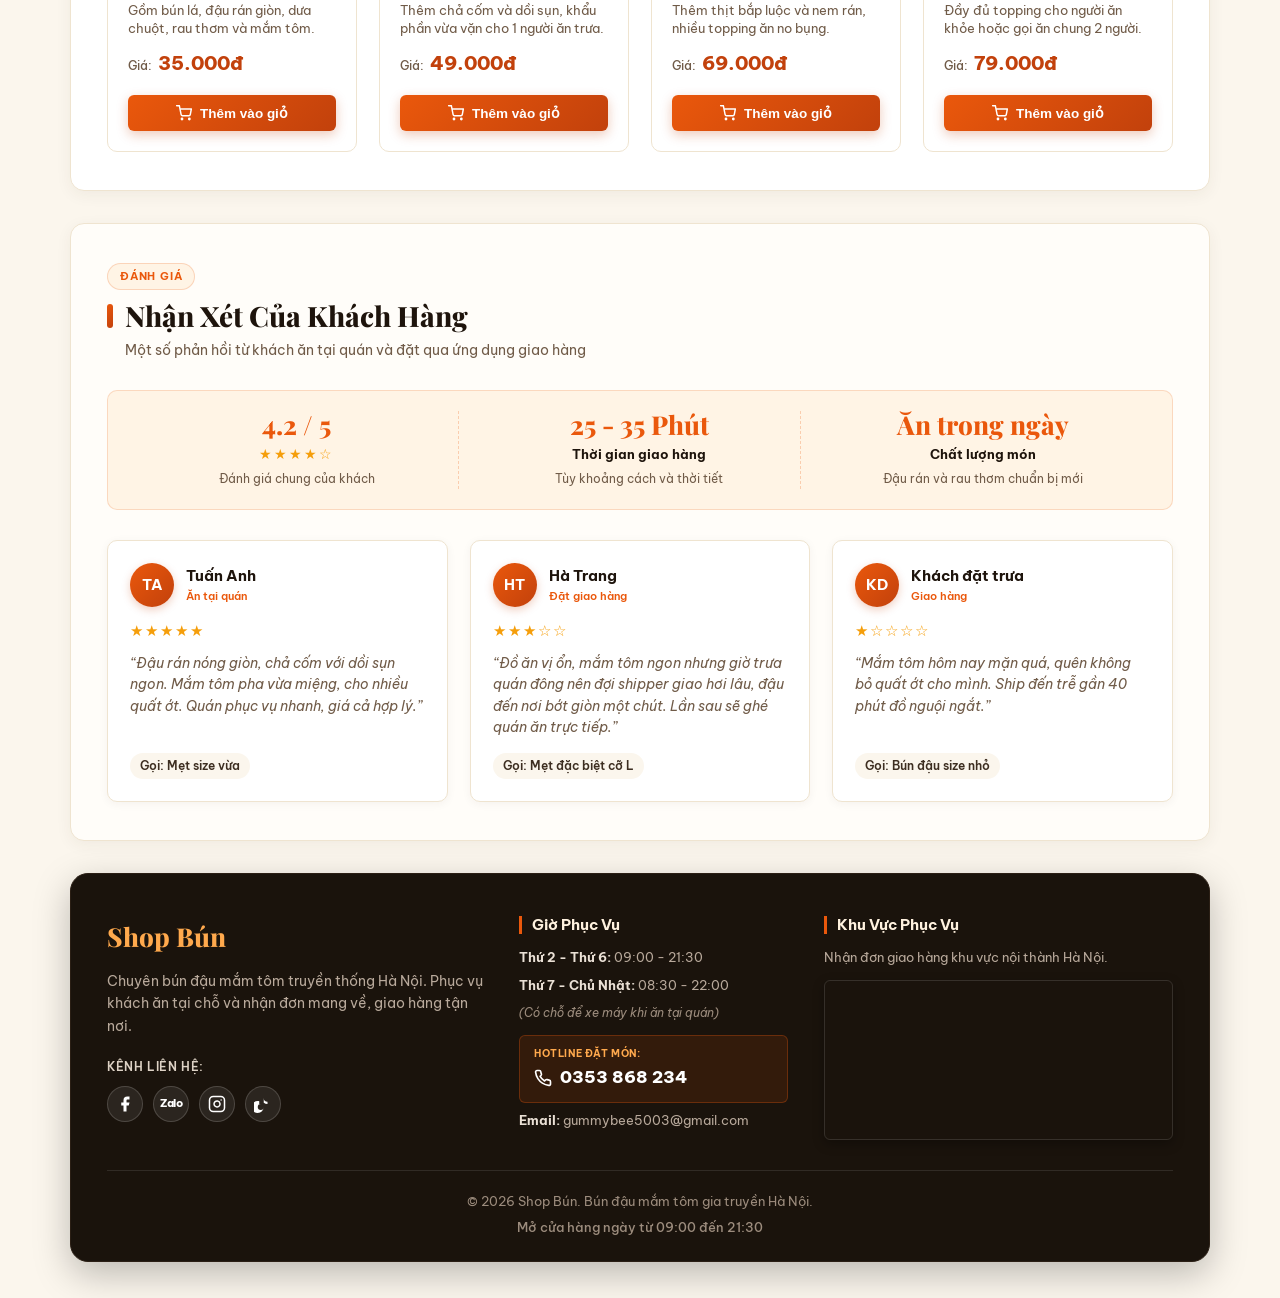
==== commit 2c9afb40: "Refactor project: modularize css and js, prefix ml-, natural reviews" ====
--- a/Product.html
+++ b/Product.html
@@ -4,224 +4,407 @@
 <head>
     <meta charset="UTF-8">
     <meta name="viewport" content="width=device-width, initial-scale=1.0">
-    <title>Shop Bún - Bún Đậu Mắm Tôm Chuẩn Vị</title>
+    <title>Shop Bún - Bún Đậu Mắm Tôm Hà Nội</title>
     <link rel="preconnect" href="https://fonts.googleapis.com">
     <link rel="preconnect" href="https://fonts.gstatic.com" crossorigin>
-    <link href="https://fonts.googleapis.com/css2?family=Be+Vietnam+Pro:wght@400;500;600;700;800&display=swap"
+    <link href="https://fonts.googleapis.com/css2?family=Be+Vietnam+Pro:wght@400;500;600;700;800&family=Playfair+Display:ital,wght@0,600;0,700;0,800;1,600&display=swap"
         rel="stylesheet">
-    <link rel="stylesheet" href="Style.css">
+    <link rel="stylesheet" href="css/main.css">
 </head>
 
-<body>
-
-    <div class="page-wrapper">
-
-        <header class="site-header">
-            <div class="header-brand">
-                <h1>Shop Bún</h1>
-                <span class="brand-tagline">Bún đậu mắm tôm gia truyền</span>
-            </div>
-
-            <nav class="main-nav" aria-label="Menu chính">
-                <a href="#gioi-thieu" class="nav-link active">Giới thiệu</a>
-                <a href="#dac-biet" class="nav-link">Món đặc biệt</a>
-                <a href="#thuc-don" class="nav-link">Thực đơn</a>
-                <a href="#lien-he" class="nav-link">Liên hệ</a>
+<body class="ml-body">
+
+    <div class="ml-page-wrapper">
+
+        <!-- Navigation bar -->
+        <header class="ml-site-header">
+            <div class="ml-header-brand-wrap">
+                <a href="#intro" class="ml-brand-link">
+                    <h1 class="ml-brand-title">Shop Bún</h1>
+                    <span class="ml-brand-tagline">Bún đậu mắm tôm truyền thống</span>
+                </a>
+            </div>
+
+            <nav class="ml-main-nav" aria-label="Menu chính">
+                <a href="#intro" class="ml-nav-link ml-nav-link--active">Giới thiệu</a>
+                <a href="#featured" class="ml-nav-link">Món đặc biệt</a>
+                <a href="#menu" class="ml-nav-link">Thực đơn</a>
+                <a href="#reviews" class="ml-nav-link">Đánh giá</a>
+                <a href="#contact" class="ml-nav-link">Liên hệ</a>
             </nav>
 
-            <div class="cart-status" title="Số lượng món trong gian hàng">
-                <svg class="cart-icon" width="20" height="20" viewBox="0 0 24 24" fill="none" stroke="currentColor"
-                    stroke-width="2" stroke-linecap="square" stroke-linejoin="miter">
-                    <rect x="3" y="6" width="18" height="15"></rect>
-                    <path d="M8 6V4a4 4 0 0 1 8 0v2"></path>
-                    <line x1="10" y1="11" x2="10" y2="15"></line>
-                    <line x1="14" y1="11" x2="14" y2="15"></line>
+            <div class="ml-cart-status" title="Số lượng món trong giỏ hàng">
+                <svg class="ml-cart-icon" width="20" height="20" viewBox="0 0 24 24" fill="none" stroke="currentColor"
+                    stroke-width="2.2" stroke-linecap="round" stroke-linejoin="round">
+                    <circle cx="9" cy="21" r="1"></circle>
+                    <circle cx="20" cy="21" r="1"></circle>
+                    <path d="M1 1h4l2.68 13.39a2 2 0 0 0 2 1.61h9.72a2 2 0 0 0 2-1.61L23 6H6"></path>
                 </svg>
-                <span class="cart-label">Gian hàng:</span>
-                <span id="cart-count" class="cart-badge">0</span>
+                <span class="ml-cart-label">Giỏ hàng:</span>
+                <span id="ml-cart-count" class="ml-cart-badge">0</span>
             </div>
         </header>
 
-        <section id="gioi-thieu" class="hero-banner">
-            <div class="banner-content">
-                <span class="banner-pill">ĐẬM ĐÀ • NÓNG HỔI • CHUẨN VỊ </span>
-                <h2>Mẹt Bún Đậu Đậm Đà Chuẩn Vị Hà Thành</h2>
-                <p>
-                    Thưởng thức từng miếng đậu mơ rán lướt ván giòn tan, chả cốm Ước Lễ dẻo bùi,
-                    thịt bắp luộc thơm ngọt cùng bát mắm tôm Thanh Hóa đánh sủi bọt dậy mùi quyến rũ.
+        <!-- Hero banner -->
+        <section id="intro" class="ml-hero-banner">
+            <div class="ml-hero-content">
+                <span class="ml-banner-pill">BÚN ĐẬU GIA TRUYỀN HÀ NỘI</span>
+                <h2 class="ml-hero-title">Mẹt Bún Đậu Mắm Tôm Truyền Thống</h2>
+                <p class="ml-hero-subtitle">
+                    Đậu chiên nóng khi gọi món, chả cốm, nem rán, thịt chân giò luộc và mắm tôm pha chanh ớt vừa miệng. Phục vụ ăn tại chỗ và nhận đơn giao hàng.
                 </p>
 
-                <div class="feature-badges">
-                    <div class="feature-item">
-                        <span class="square-bullet">■</span> Đậu chiên nóng liên tục
-                    </div>
-                    <div class="feature-item">
-                        <span class="square-bullet">■</span> Mắm tôm gia truyền thơm ngon
-                    </div>
-                    <div class="feature-item">
-                        <span class="square-bullet">■</span> Giao nhanh nóng giòn 30 phút
-                    </div>
+                <div class="ml-feature-badges">
+                    <div class="ml-feature-item">Đậu chiên nóng khi gọi món</div>
+                    <div class="ml-feature-item">Mắm tôm pha sẵn hoặc tự pha</div>
+                    <div class="ml-feature-item">Giao hàng tận nơi</div>
+                    <div class="ml-feature-item">Nguyên liệu tươi trong ngày</div>
+                </div>
+
+                <div class="ml-hero-actions">
+                    <a href="#featured" class="ml-btn-hero ml-btn-hero--primary">
+                        <svg width="18" height="18" viewBox="0 0 24 24" fill="none" stroke="currentColor" stroke-width="2.2">
+                            <circle cx="9" cy="21" r="1"></circle>
+                            <circle cx="20" cy="21" r="1"></circle>
+                            <path d="M1 1h4l2.68 13.39a2 2 0 0 0 2 1.61h9.72a2 2 0 0 0 2-1.61L23 6H6"></path>
+                        </svg>
+                        Đặt mẹt đặc biệt
+                    </a>
+                    <a href="#menu" class="ml-btn-hero ml-btn-hero--secondary">Xem thực đơn</a>
                 </div>
             </div>
         </section>
 
-        <section id="dac-biet" class="section-container">
-            <h2 class="section-title">Bún đậu đặc biệt</h2>
-
-            <div class="featured-product product-detail">
-                <div class="featured-media">
-                    <img class="featured-img"
+        <!-- Featured combo -->
+        <section id="featured" class="ml-section-container">
+            <div class="ml-section-header">
+                <span class="ml-sub-heading-pill">MÓN NỔI BẬT</span>
+                <h2 class="ml-section-title">Bún Đậu Mẹt Đặc Biệt</h2>
+            </div>
+
+            <div class="ml-featured-product">
+                <div class="ml-featured-media">
+                    <img class="ml-featured-img"
                         src="https://cms.junglebosstours.com/assets/9f3c4c7c-4056-4eff-b8dd-c83500150b62?format=webp"
-                        alt="Bún đậu ngon">
-                    <span class="ribbon-badge">MÓN ĐẶC SẢN</span>
-                </div>
-
-                <div class="featured-info">
-                    <span class="item-tag">COMBO ĐỦ VỊ NHẤT</span>
-                    <h3 class="product-title">Bún đậu đặc biệt</h3>
-                    <p class="price">Giá: <span>99.000đ</span></p>
-                    <p class="product-desc">
-                        Mẹt bún đầy đặn bao gồm: bún lá cắt miếng, đậu hũ lướt ván vàng giòn,
-                        thịt chân giò bắp luộc, chả cốm dẻo thơm, nem rán giòn rụm, dồi sụn nướng
-                        và đĩa rau thơm tươi sạch kèm quất, ớt tươi.
-                    </p>
-
-                    <div class="order-controls">
-                        <div class="select-group">
-                            <label for="size">Chọn Combo size:</label>
-                            <select id="size">
-                                <option value="M">Size M - Tiêu chuẩn (1 người)</option>
-                                <option value="L">Size L - No bụng (1-2 người)</option>
-                                <option value="XL">Size XL - Đầy đặn (2-3 người)</option>
-                                <option value="XXL">Size XXL - Siêu to (3-4 người)</option>
+                        alt="Mẹt bún đậu đặc biệt">
+                    <span class="ml-ribbon-badge">BÁN CHẠY</span>
+                </div>
+
+                <div class="ml-featured-info">
+                    <span class="ml-item-tag">COMBO ĐẦY ĐỦ</span>
+                    <h3 class="ml-product-title">Bún Đậu Mẹt Thập Cẩm Đặc Biệt</h3>
+                    <p class="ml-price">Giá: <span id="ml-featured-price" class="ml-price-value">99.000đ</span></p>
+                    <p class="ml-product-desc">
+                        Mẹt gồm bún lá, đậu chiên giòn, thịt bắp chân giò luộc, chả cốm, nem rán, dồi sụn chiên và rau thơm (kinh giới, tía tô, dưa chuột) kèm mắm tôm quất ớt.
+                    </p>
+
+                    <div class="ml-order-controls">
+                        <div class="ml-select-group">
+                            <label for="ml-size-select" class="ml-select-label">Chọn cỡ mẹt:</label>
+                            <select id="ml-size-select" class="ml-select-control">
+                                <option value="M">Cỡ M - 1 người ăn (99.000đ)</option>
+                                <option value="L">Cỡ L - 1 đến 2 người (139.000đ)</option>
+                                <option value="XL">Cỡ XL - 2 đến 3 người (189.000đ)</option>
+                                <option value="XXL">Cỡ XXL - 3 đến 4 người (249.000đ)</option>
                             </select>
                         </div>
 
-                        <button id="add-button" class="btn-buy" type="button">
-
-                            <svg width="18" height="18" viewBox="0 0 24 24" fill="none" stroke="currentColor"
-                                stroke-width="2" stroke-linecap="square">
-                                <line x1="12" y1="5" x2="12" y2="19"></line>
-                                <line x1="5" y1="12" x2="19" y2="12"></line>
+                        <button id="ml-btn-add-featured" class="ml-btn-buy ml-btn-buy--primary" type="button">
+                            <svg class="ml-btn-icon" width="18" height="18" viewBox="0 0 24 24" fill="none" stroke="currentColor"
+                                stroke-width="2.2" stroke-linecap="round" stroke-linejoin="round">
+                                <circle cx="9" cy="21" r="1"></circle>
+                                <circle cx="20" cy="21" r="1"></circle>
+                                <path d="M1 1h4l2.68 13.39a2 2 0 0 0 2 1.61h9.72a2 2 0 0 0 2-1.61L23 6H6"></path>
                             </svg>
-                            Mua bún
+                            <span>Thêm mẹt đặc biệt vào giỏ</span>
                         </button>
                     </div>
                 </div>
             </div>
         </section>
 
-        <section id="thuc-don" class="section-container">
-            <h2 class="section-title">Danh sách sản phẩm</h2>
-
-            <div class="product-list">
-
-                <div class="product-card product">
-                    <div class="product-thumb">
-                        <img class="product-img"
+        <!-- Menu list -->
+        <section id="menu" class="ml-section-container">
+            <div class="ml-section-header">
+                <span class="ml-sub-heading-pill">DANH SÁCH MÓN</span>
+                <h2 class="ml-section-title">Thực Đơn Quán</h2>
+                <p class="ml-section-subtitle">Các cỡ mẹt bún đậu tùy theo sức ăn</p>
+            </div>
+
+            <div class="ml-product-list">
+
+                <div class="ml-product-card">
+                    <div class="ml-product-thumb">
+                        <img class="ml-product-img"
                             src="https://cms.junglebosstours.com/assets/9f3c4c7c-4056-4eff-b8dd-c83500150b62?format=webp"
                             alt="Bún đậu size nhỏ">
-                        <span class="card-tag">Tiết kiệm</span>
-                    </div>
-                    <div class="product-details">
-                        <h3 class="product-title">Bún đậu size nhỏ</h3>
-                        <p class="price">35.000đ</p>
-                    </div>
-                    <button class="btn-buy btn-card-buy" data-name="Bún đậu size nhỏ" type="button">
-                        Mua bún
+                        <span class="ml-card-tag ml-card-tag--save">Tiết kiệm</span>
+                    </div>
+                    <div class="ml-product-details">
+                        <h3 class="ml-product-title">Bún đậu size nhỏ</h3>
+                        <p class="ml-product-snippet">Gồm bún lá, đậu rán giòn, dưa chuột, rau thơm và mắm tôm.</p>
+                        <div class="ml-price-row">
+                            <span class="ml-price-label">Giá:</span>
+                            <span class="ml-price">35.000đ</span>
+                        </div>
+                    </div>
+                    <button class="ml-btn-buy ml-btn-buy--card" data-name="Bún đậu size nhỏ" type="button">
+                        <svg class="ml-btn-icon" width="16" height="16" viewBox="0 0 24 24" fill="none" stroke="currentColor" stroke-width="2.2" stroke-linecap="round" stroke-linejoin="round">
+                            <circle cx="9" cy="21" r="1"></circle>
+                            <circle cx="20" cy="21" r="1"></circle>
+                            <path d="M1 1h4l2.68 13.39a2 2 0 0 0 2 1.61h9.72a2 2 0 0 0 2-1.61L23 6H6"></path>
+                        </svg>
+                        <span>Thêm vào giỏ</span>
                     </button>
                 </div>
 
-                <div class="product-card product">
-                    <div class="product-thumb">
-                        <img class="product-img"
+                <div class="ml-product-card">
+                    <div class="ml-product-thumb">
+                        <img class="ml-product-img"
                             src="https://cms.junglebosstours.com/assets/9f3c4c7c-4056-4eff-b8dd-c83500150b62?format=webp"
                             alt="Bún đậu size vừa">
-                        <span class="card-tag">Phổ biến</span>
-                    </div>
-                    <div class="product-details">
-                        <h3 class="product-title">Bún đậu size vừa</h3>
-                        <p class="price">49.000đ</p>
-                    </div>
-                    <button class="btn-buy btn-card-buy" data-name="Bún đậu size vừa" type="button">
-                        Mua bún
+                        <span class="ml-card-tag ml-card-tag--popular">Phổ biến</span>
+                    </div>
+                    <div class="ml-product-details">
+                        <h3 class="ml-product-title">Bún đậu size vừa</h3>
+                        <p class="ml-product-snippet">Thêm chả cốm và dồi sụn, khẩu phần vừa vặn cho 1 người ăn trưa.</p>
+                        <div class="ml-price-row">
+                            <span class="ml-price-label">Giá:</span>
+                            <span class="ml-price">49.000đ</span>
+                        </div>
+                    </div>
+                    <button class="ml-btn-buy ml-btn-buy--card" data-name="Bún đậu size vừa" type="button">
+                        <svg class="ml-btn-icon" width="16" height="16" viewBox="0 0 24 24" fill="none" stroke="currentColor" stroke-width="2.2" stroke-linecap="round" stroke-linejoin="round">
+                            <circle cx="9" cy="21" r="1"></circle>
+                            <circle cx="20" cy="21" r="1"></circle>
+                            <path d="M1 1h4l2.68 13.39a2 2 0 0 0 2 1.61h9.72a2 2 0 0 0 2-1.61L23 6H6"></path>
+                        </svg>
+                        <span>Thêm vào giỏ</span>
                     </button>
                 </div>
 
-                <div class="product-card product">
-                    <div class="product-thumb">
-                        <img class="product-img"
+                <div class="ml-product-card">
+                    <div class="ml-product-thumb">
+                        <img class="ml-product-img"
                             src="https://cms.junglebosstours.com/assets/9f3c4c7c-4056-4eff-b8dd-c83500150b62?format=webp"
                             alt="Bún đậu size lớn">
-                        <span class="card-tag">Đầy đặn</span>
-                    </div>
-                    <div class="product-details">
-                        <h3 class="product-title">Bún đậu size lớn</h3>
-                        <p class="price">69.000đ</p>
-                    </div>
-                    <button class="btn-buy btn-card-buy" data-name="Bún đậu size lớn" type="button">
-                        Mua bún
+                        <span class="ml-card-tag ml-card-tag--full">Đầy đặn</span>
+                    </div>
+                    <div class="ml-product-details">
+                        <h3 class="ml-product-title">Bún đậu size lớn</h3>
+                        <p class="ml-product-snippet">Thêm thịt bắp luộc và nem rán, nhiều topping ăn no bụng.</p>
+                        <div class="ml-price-row">
+                            <span class="ml-price-label">Giá:</span>
+                            <span class="ml-price">69.000đ</span>
+                        </div>
+                    </div>
+                    <button class="ml-btn-buy ml-btn-buy--card" data-name="Bún đậu size lớn" type="button">
+                        <svg class="ml-btn-icon" width="16" height="16" viewBox="0 0 24 24" fill="none" stroke="currentColor" stroke-width="2.2" stroke-linecap="round" stroke-linejoin="round">
+                            <circle cx="9" cy="21" r="1"></circle>
+                            <circle cx="20" cy="21" r="1"></circle>
+                            <path d="M1 1h4l2.68 13.39a2 2 0 0 0 2 1.61h9.72a2 2 0 0 0 2-1.61L23 6H6"></path>
+                        </svg>
+                        <span>Thêm vào giỏ</span>
                     </button>
                 </div>
 
-                <div class="product-card product">
-                    <div class="product-thumb">
-                        <img class="product-img"
+                <div class="ml-product-card">
+                    <div class="ml-product-thumb">
+                        <img class="ml-product-img"
                             src="https://cms.junglebosstours.com/assets/9f3c4c7c-4056-4eff-b8dd-c83500150b62?format=webp"
                             alt="Bún đậu size đại">
-                        <span class="card-tag">Đặc biệt</span>
-                    </div>
-                    <div class="product-details">
-                        <h3 class="product-title">Bún đậu size đại</h3>
-                        <p class="price">79.000đ</p>
-                    </div>
-                    <button class="btn-buy btn-card-buy" data-name="Bún đậu size đại" type="button">
-                        Mua bún
+                        <span class="ml-card-tag ml-card-tag--special">Đặc biệt</span>
+                    </div>
+                    <div class="ml-product-details">
+                        <h3 class="ml-product-title">Bún đậu size đại</h3>
+                        <p class="ml-product-snippet">Đầy đủ topping cho người ăn khỏe hoặc gọi ăn chung 2 người.</p>
+                        <div class="ml-price-row">
+                            <span class="ml-price-label">Giá:</span>
+                            <span class="ml-price">79.000đ</span>
+                        </div>
+                    </div>
+                    <button class="ml-btn-buy ml-btn-buy--card" data-name="Bún đậu size đại" type="button">
+                        <svg class="ml-btn-icon" width="16" height="16" viewBox="0 0 24 24" fill="none" stroke="currentColor" stroke-width="2.2" stroke-linecap="round" stroke-linejoin="round">
+                            <circle cx="9" cy="21" r="1"></circle>
+                            <circle cx="20" cy="21" r="1"></circle>
+                            <path d="M1 1h4l2.68 13.39a2 2 0 0 0 2 1.61h9.72a2 2 0 0 0 2-1.61L23 6H6"></path>
+                        </svg>
+                        <span>Thêm vào giỏ</span>
                     </button>
                 </div>
 
             </div>
         </section>
 
-        <footer id="lien-he" class="site-footer">
-            <div class="footer-grid">
-                <div class="footer-col">
-                    <h3 class="footer-title">Shop Bún</h3>
-                    <p class="footer-desc">
-                        Bún đậu mắm tôm truyền thống. Nguyên liệu sạch tươi mới trong ngày,
-                        đậu chiên giòn rụm, mắm tôm thơm ngậy chuẩn vị.
-                    </p>
-                </div>
-
-                <div class="footer-col">
-                    <h4 class="footer-heading">Giờ mở cửa</h4>
-                    <ul class="footer-info-list">
+        <!-- Customer reviews: 5 sao, 3 sao, 1 sao -->
+        <section id="reviews" class="ml-section-container ml-reviews-section">
+            <div class="ml-section-header">
+                <span class="ml-sub-heading-pill">ĐÁNH GIÁ</span>
+                <h2 class="ml-section-title">Nhận Xét Của Khách Hàng</h2>
+                <p class="ml-section-subtitle">Một số phản hồi từ khách ăn tại quán và đặt qua ứng dụng giao hàng</p>
+            </div>
+
+            <div class="ml-trust-stats-bar">
+                <div class="ml-stat-box">
+                    <span class="ml-stat-number">4.2 / 5</span>
+                    <span class="ml-stat-stars">★★★★☆</span>
+                    <span class="ml-stat-desc">Đánh giá chung của khách</span>
+                </div>
+                <div class="ml-stat-box">
+                    <span class="ml-stat-number">25 - 35 Phút</span>
+                    <span class="ml-stat-label">Thời gian giao hàng</span>
+                    <span class="ml-stat-desc">Tùy khoảng cách và thời tiết</span>
+                </div>
+                <div class="ml-stat-box">
+                    <span class="ml-stat-number">Ăn trong ngày</span>
+                    <span class="ml-stat-label">Chất lượng món</span>
+                    <span class="ml-stat-desc">Đậu rán và rau thơm chuẩn bị mới</span>
+                </div>
+            </div>
+
+            <div class="ml-reviews-grid">
+                <!-- Review 1: 5 sao khen ngợi -->
+                <div class="ml-review-card">
+                    <div class="ml-review-header">
+                        <div class="ml-reviewer-avatar">TA</div>
+                        <div class="ml-reviewer-meta">
+                            <h4 class="ml-reviewer-name">Tuấn Anh</h4>
+                            <span class="ml-reviewer-badge">Ăn tại quán</span>
+                        </div>
+                    </div>
+                    <div class="ml-review-stars">★★★★★</div>
+                    <p class="ml-review-comment">
+                        “Đậu rán nóng giòn, chả cốm với dồi sụn ngon. Mắm tôm pha vừa miệng, cho nhiều quất ớt. Quán phục vụ nhanh, giá cả hợp lý.”
+                    </p>
+                    <span class="ml-review-dish">Gọi: Mẹt size vừa</span>
+                </div>
+
+                <!-- Review 2: 3 sao đồng tình kèm góp ý -->
+                <div class="ml-review-card">
+                    <div class="ml-review-header">
+                        <div class="ml-reviewer-avatar">HT</div>
+                        <div class="ml-reviewer-meta">
+                            <h4 class="ml-reviewer-name">Hà Trang</h4>
+                            <span class="ml-reviewer-badge">Đặt giao hàng</span>
+                        </div>
+                    </div>
+                    <div class="ml-review-stars">★★★☆☆</div>
+                    <p class="ml-review-comment">
+                        “Đồ ăn vị ổn, mắm tôm ngon nhưng giờ trưa quán đông nên đợi shipper giao hơi lâu, đậu đến nơi bớt giòn một chút. Lần sau sẽ ghé quán ăn trực tiếp.”
+                    </p>
+                    <span class="ml-review-dish">Gọi: Mẹt đặc biệt cỡ L</span>
+                </div>
+
+                <!-- Review 3: 1 sao chê bai -->
+                <div class="ml-review-card">
+                    <div class="ml-review-header">
+                        <div class="ml-reviewer-avatar">KD</div>
+                        <div class="ml-reviewer-meta">
+                            <h4 class="ml-reviewer-name">Khách đặt trưa</h4>
+                            <span class="ml-reviewer-badge">Giao hàng</span>
+                        </div>
+                    </div>
+                    <div class="ml-review-stars">★☆☆☆☆</div>
+                    <p class="ml-review-comment">
+                        “Mắm tôm hôm nay mặn quá, quên không bỏ quất ớt cho mình. Ship đến trễ gần 40 phút đồ nguội ngắt.”
+                    </p>
+                    <span class="ml-review-dish">Gọi: Bún đậu size nhỏ</span>
+                </div>
+            </div>
+        </section>
+
+        <!-- Footer -->
+        <footer id="contact" class="ml-site-footer">
+            <div class="ml-footer-grid">
+                <div class="ml-footer-col ml-footer-col--brand">
+                    <h3 class="ml-footer-title">Shop Bún</h3>
+                    <p class="ml-footer-desc">
+                        Chuyên bún đậu mắm tôm truyền thống Hà Nội. Phục vụ khách ăn tại chỗ và nhận đơn mang về, giao hàng tận nơi.
+                    </p>
+
+                    <div class="ml-social-block">
+                        <span class="ml-social-label">Kênh liên hệ:</span>
+                        <div class="ml-social-links">
+                            <a href="https://facebook.com" target="_blank" rel="noopener" class="ml-social-btn" aria-label="Facebook">
+                                <svg width="18" height="18" viewBox="0 0 24 24" fill="currentColor">
+                                    <path d="M18 2h-3a5 5 0 0 0-5 5v3H7v4h3v8h4v-8h3l1-4h-4V7a1 1 0 0 1 1-1h3z"></path>
+                                </svg>
+                            </a>
+                            <a href="https://zalo.me" target="_blank" rel="noopener" class="ml-social-btn" aria-label="Zalo">
+                                <span class="ml-zalo-text">Zalo</span>
+                            </a>
+                            <a href="https://instagram.com" target="_blank" rel="noopener" class="ml-social-btn" aria-label="Instagram">
+                                <svg width="18" height="18" viewBox="0 0 24 24" fill="none" stroke="currentColor" stroke-width="2" stroke-linecap="round" stroke-linejoin="round">
+                                    <rect x="2" y="2" width="20" height="20" rx="5" ry="5"></rect>
+                                    <path d="M16 11.37A4 4 0 1 1 12.63 8 4 4 0 0 1 16 11.37z"></path>
+                                    <line x1="17.5" y1="6.5" x2="17.51" y2="6.5"></line>
+                                </svg>
+                            </a>
+                            <a href="https://tiktok.com" target="_blank" rel="noopener" class="ml-social-btn" aria-label="TikTok">
+                                <svg width="18" height="18" viewBox="0 0 24 24" fill="currentColor">
+                                    <path d="M9 12a4 4 0 1 0 4 4V4a5 5 0 0 0 5 5v3a8 8 0 0 1-5-1.7V16a8 8 0 1 1-8-8c.7 0 1.4.1 2 .3V12z"></path>
+                                </svg>
+                            </a>
+                        </div>
+                    </div>
+                </div>
+
+                <div class="ml-footer-col">
+                    <h4 class="ml-footer-heading">Giờ Phục Vụ</h4>
+                    <ul class="ml-footer-info-list">
                         <li><strong>Thứ 2 - Thứ 6:</strong> 09:00 - 21:30</li>
                         <li><strong>Thứ 7 - Chủ Nhật:</strong> 08:30 - 22:00</li>
-                        <li><em>(Phục vụ ăn tại quán & mang về)</em></li>
-                    </ul>
-                </div>
-
-                <div class="footer-col">
-                    <h4 class="footer-heading">Thông tin liên hệ</h4>
-                    <ul class="footer-info-list">
-                        <li><strong>Địa chỉ:</strong> Phố Ẩm Thực,TP.HANOI</li>
-                        <li><strong>Hotline:</strong> 0353868234</li>
+                        <li><em>(Có chỗ để xe máy khi ăn tại quán)</em></li>
+                        <li class="ml-hotline-box">
+                            <span class="ml-hotline-tag">HOTLINE ĐẶT MÓN:</span>
+                            <a href="tel:0353868234" class="ml-phone-link">
+                                <svg width="18" height="18" viewBox="0 0 24 24" fill="none" stroke="currentColor" stroke-width="2.2" stroke-linecap="round" stroke-linejoin="round">
+                                    <path d="M22 16.92v3a2 2 0 0 1-2.18 2 19.79 19.79 0 0 1-8.63-3.07 19.5 19.5 0 0 1-6-6 19.79 19.79 0 0 1-3.07-8.67A2 2 0 0 1 4.11 2h3a2 2 0 0 1 2 1.72 12.84 12.84 0 0 0 .7 2.81 2 2 0 0 1-.45 2.11L8.09 9.91a16 16 0 0 0 6 6l1.27-1.27a2 2 0 0 1 2.11-.45 12.84 12.84 0 0 0 2.81.7A2 2 0 0 1 22 16.92z"></path>
+                                </svg>
+                                0353 868 234
+                            </a>
+                        </li>
                         <li><strong>Email:</strong> gummybee5003@gmail.com</li>
                     </ul>
                 </div>
-            </div>
-
-            <div class="footer-bottom">
-                <p>Shop Bún. Giữ trọn hương vị ẩm thực truyền thống.</p>
+
+                <div class="ml-footer-col">
+                    <h4 class="ml-footer-heading">Khu Vực Phục Vụ</h4>
+                    <p class="ml-address-text">
+                        Nhận đơn giao hàng khu vực nội thành Hà Nội.
+                    </p>
+                    <div class="ml-map-embed">
+                        <iframe 
+                            src="https://www.google.com/maps/embed?pb=!1m18!1m12!1m3!1d119175.27419163655!2d105.7469279!3d21.028511!2m3!1f0!2f0!3f0!3m2!1i1024!2i768!4f13.1!3m3!1m2!1s0x3135ab9bd8161ae9%3A0x47d51d1e310e9494!2zSMOgIE7hu5lpLCBWaeG7h3QgTmFt!5e0!3m2!1svi!2s!4v1700000000000" 
+                            width="100%" 
+                            height="150" 
+                            style="border:0; border-radius: 8px;" 
+                            allowfullscreen="" 
+                            loading="lazy" 
+                            referrerpolicy="no-referrer-when-downgrade"
+                            title="Bản đồ khu vực Hà Nội">
+                        </iframe>
+                    </div>
+                </div>
+            </div>
+
+            <div class="ml-footer-bottom">
+                <div class="ml-footer-bottom-flex">
+                    <p>© 2026 Shop Bún. Bún đậu mắm tôm gia truyền Hà Nội.</p>
+                    <p class="ml-sub-guarantee">Mở cửa hàng ngày từ 09:00 đến 21:30</p>
+                </div>
             </div>
         </footer>
 
     </div>
 
-    <div id="toast" class="toast-notification" role="status" aria-live="polite"></div>
-
-    <script src="main.js"></script>
+    <div id="ml-toast" class="ml-toast-notification" role="status" aria-live="polite"></div>
+
+    <script src="js/toast.js"></script>
+    <script src="js/cart.js"></script>
+    <script src="js/pricing.js"></script>
+    <script src="js/scrollspy.js"></script>
+    <script src="js/main.js"></script>
 </body>
 
-</html>+</html>
--- a/css/main.css
+++ b/css/main.css
@@ -0,0 +1,9 @@
+@import "./variables.css";
+@import "./reset.css";
+@import "./header.css";
+@import "./hero.css";
+@import "./products.css";
+@import "./reviews.css";
+@import "./footer.css";
+@import "./toast.css";
+@import "./responsive.css";
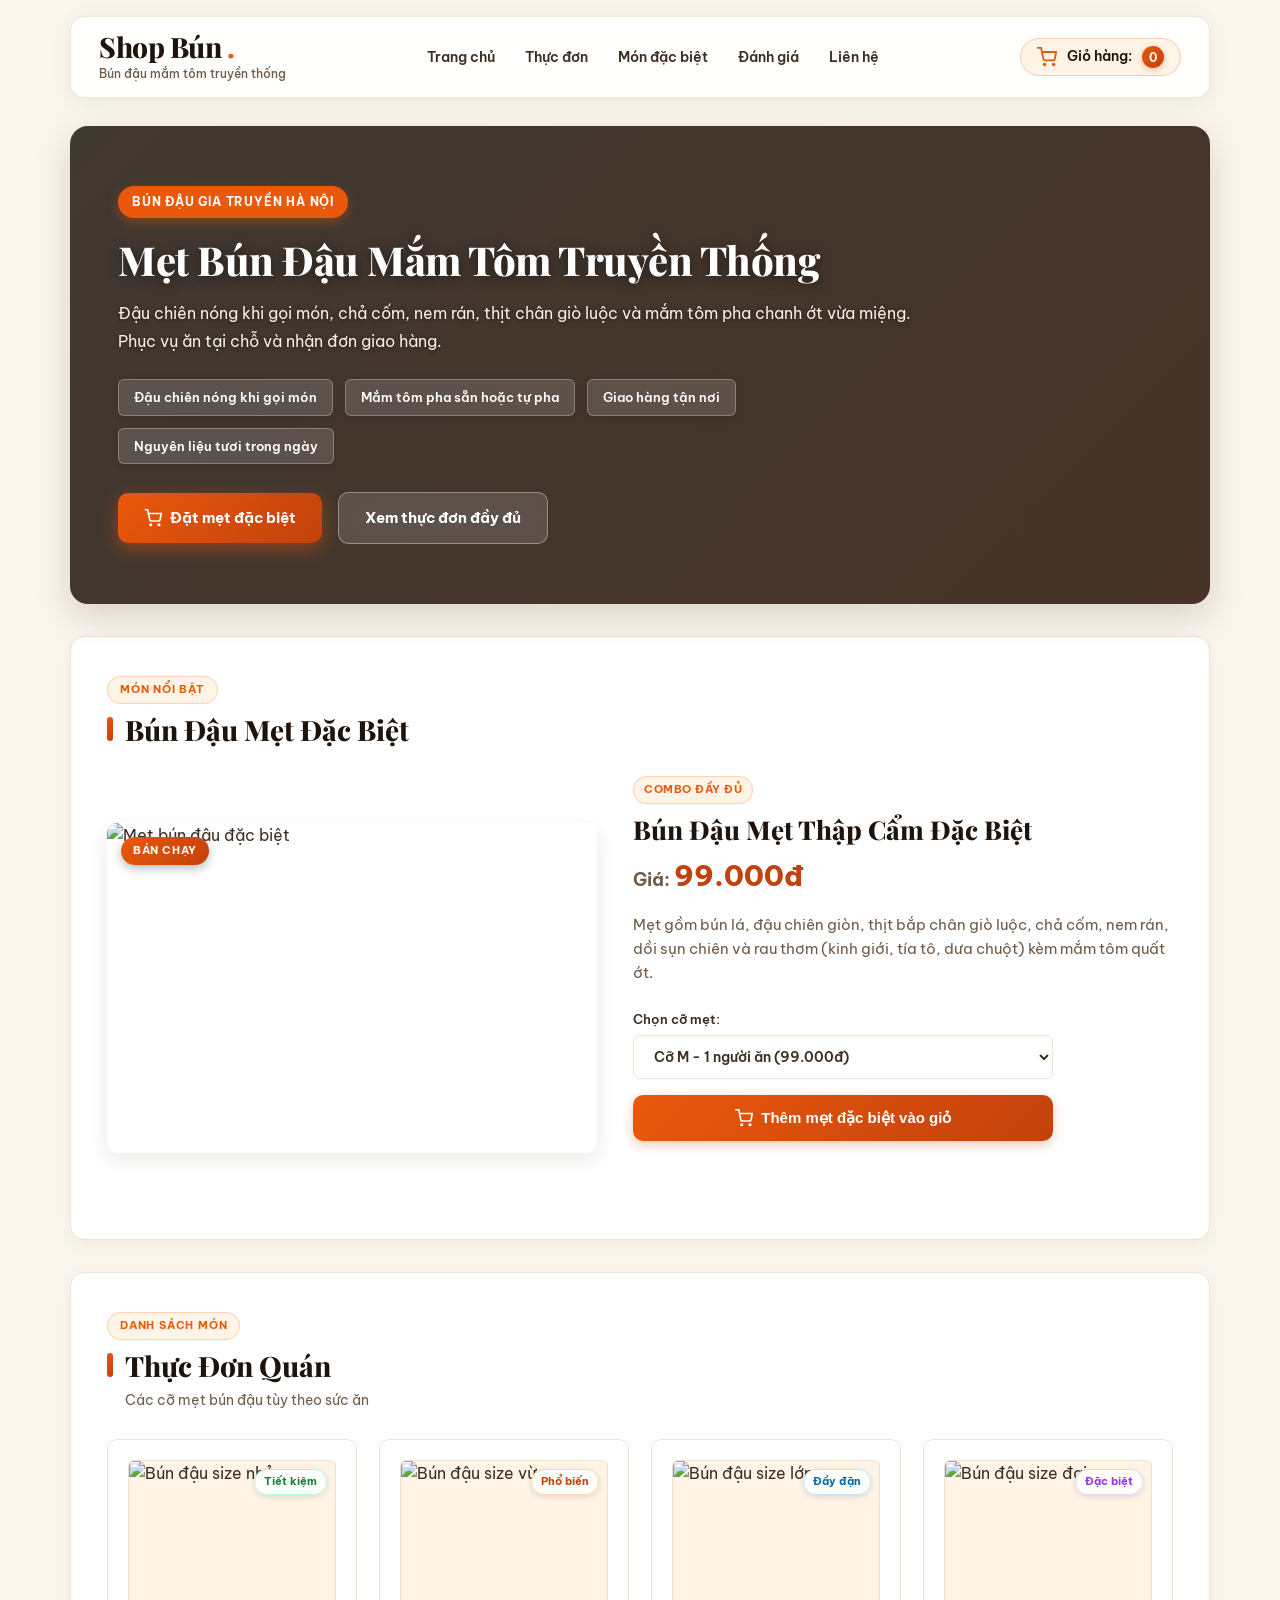
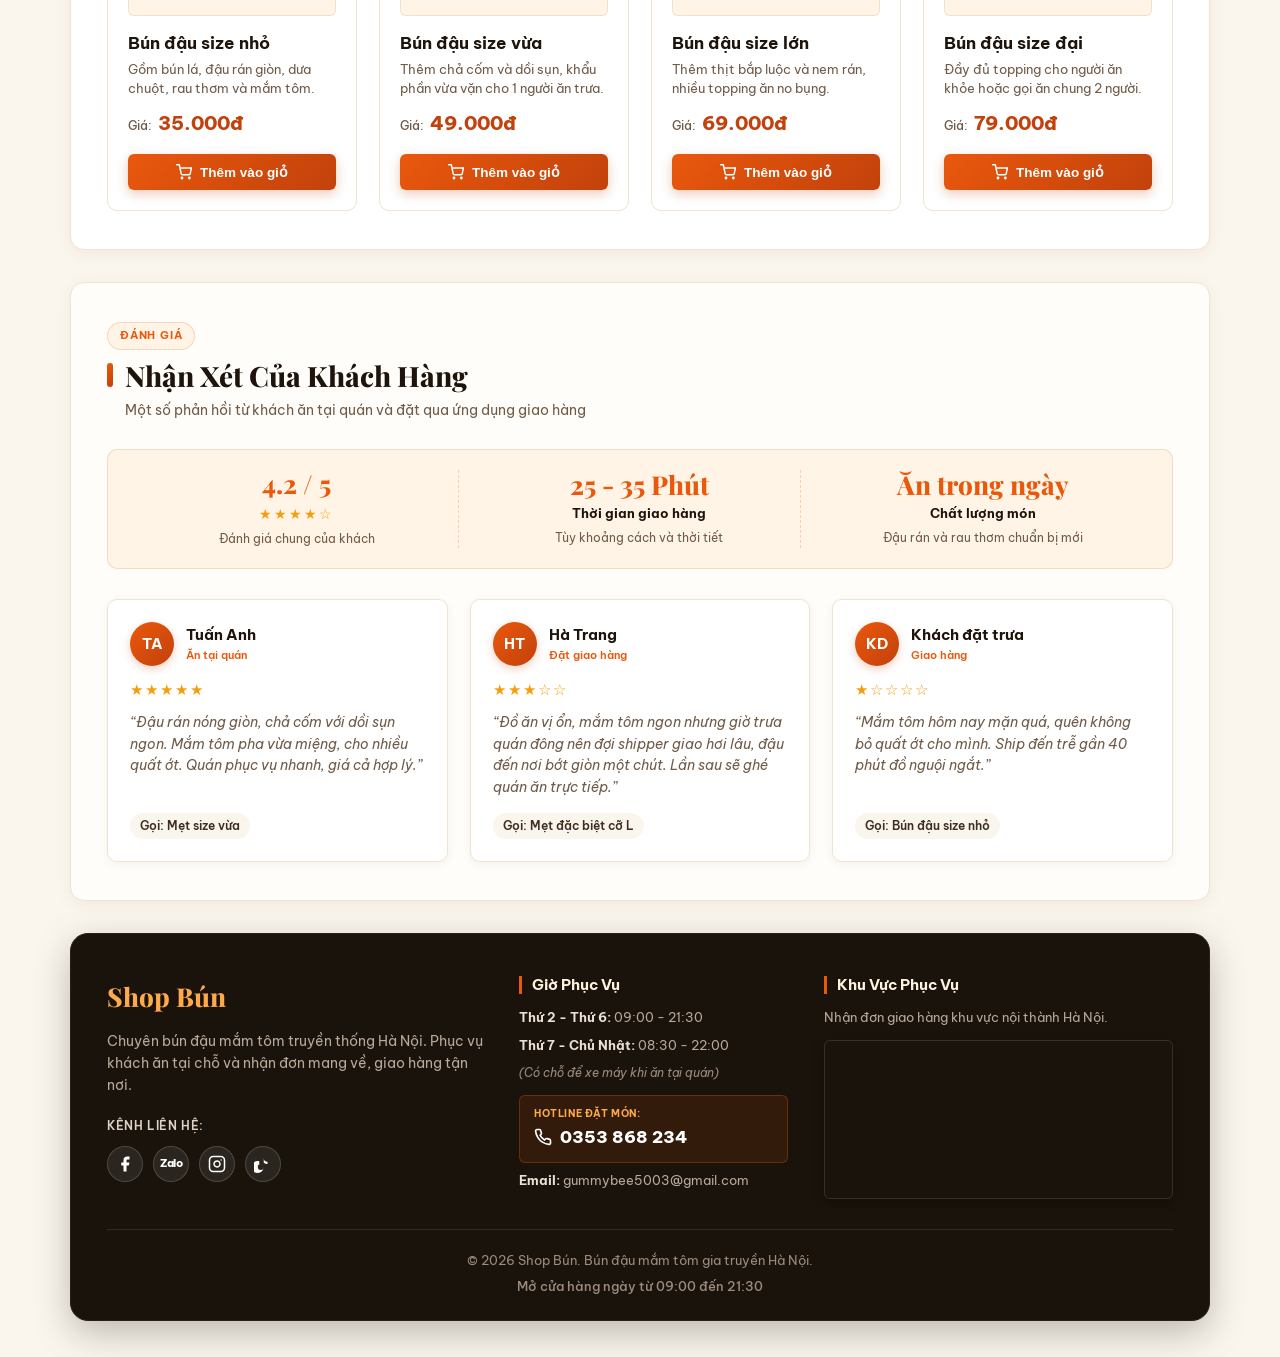
==== commit 9089ebda: "feat: hoan thien collection page, product detail page va cap nhat Hoc.md" ====
--- a/Product.html
+++ b/Product.html
@@ -26,9 +26,9 @@
             </div>
 
             <nav class="ml-main-nav" aria-label="Menu chính">
-                <a href="#intro" class="ml-nav-link ml-nav-link--active">Giới thiệu</a>
-                <a href="#featured" class="ml-nav-link">Món đặc biệt</a>
-                <a href="#menu" class="ml-nav-link">Thực đơn</a>
+                <a href="index.html" class="ml-nav-link ml-nav-link--active">Trang chủ</a>
+                <a href="collection.html" class="ml-nav-link">Thực đơn</a>
+                <a href="product-detail.html" class="ml-nav-link">Món đặc biệt</a>
                 <a href="#reviews" class="ml-nav-link">Đánh giá</a>
                 <a href="#contact" class="ml-nav-link">Liên hệ</a>
             </nav>
@@ -62,7 +62,7 @@
                 </div>
 
                 <div class="ml-hero-actions">
-                    <a href="#featured" class="ml-btn-hero ml-btn-hero--primary">
+                    <a href="product-detail.html" class="ml-btn-hero ml-btn-hero--primary">
                         <svg width="18" height="18" viewBox="0 0 24 24" fill="none" stroke="currentColor" stroke-width="2.2">
                             <circle cx="9" cy="21" r="1"></circle>
                             <circle cx="20" cy="21" r="1"></circle>
@@ -70,7 +70,7 @@
                         </svg>
                         Đặt mẹt đặc biệt
                     </a>
-                    <a href="#menu" class="ml-btn-hero ml-btn-hero--secondary">Xem thực đơn</a>
+                    <a href="collection.html" class="ml-btn-hero ml-btn-hero--secondary">Xem thực đơn đầy đủ</a>
                 </div>
             </div>
         </section>
@@ -118,6 +118,9 @@
                             </svg>
                             <span>Thêm mẹt đặc biệt vào giỏ</span>
                         </button>
+                        <a href="product-detail.html" class="ml-btn-hero ml-btn-hero--secondary" style="text-align: center; justify-content: center; font-size: 13.5px; padding: 10px 18px;">
+                            Tùy chỉnh topping &amp; xem chi tiết &rarr;
+                        </a>
                     </div>
                 </div>
             </div>
